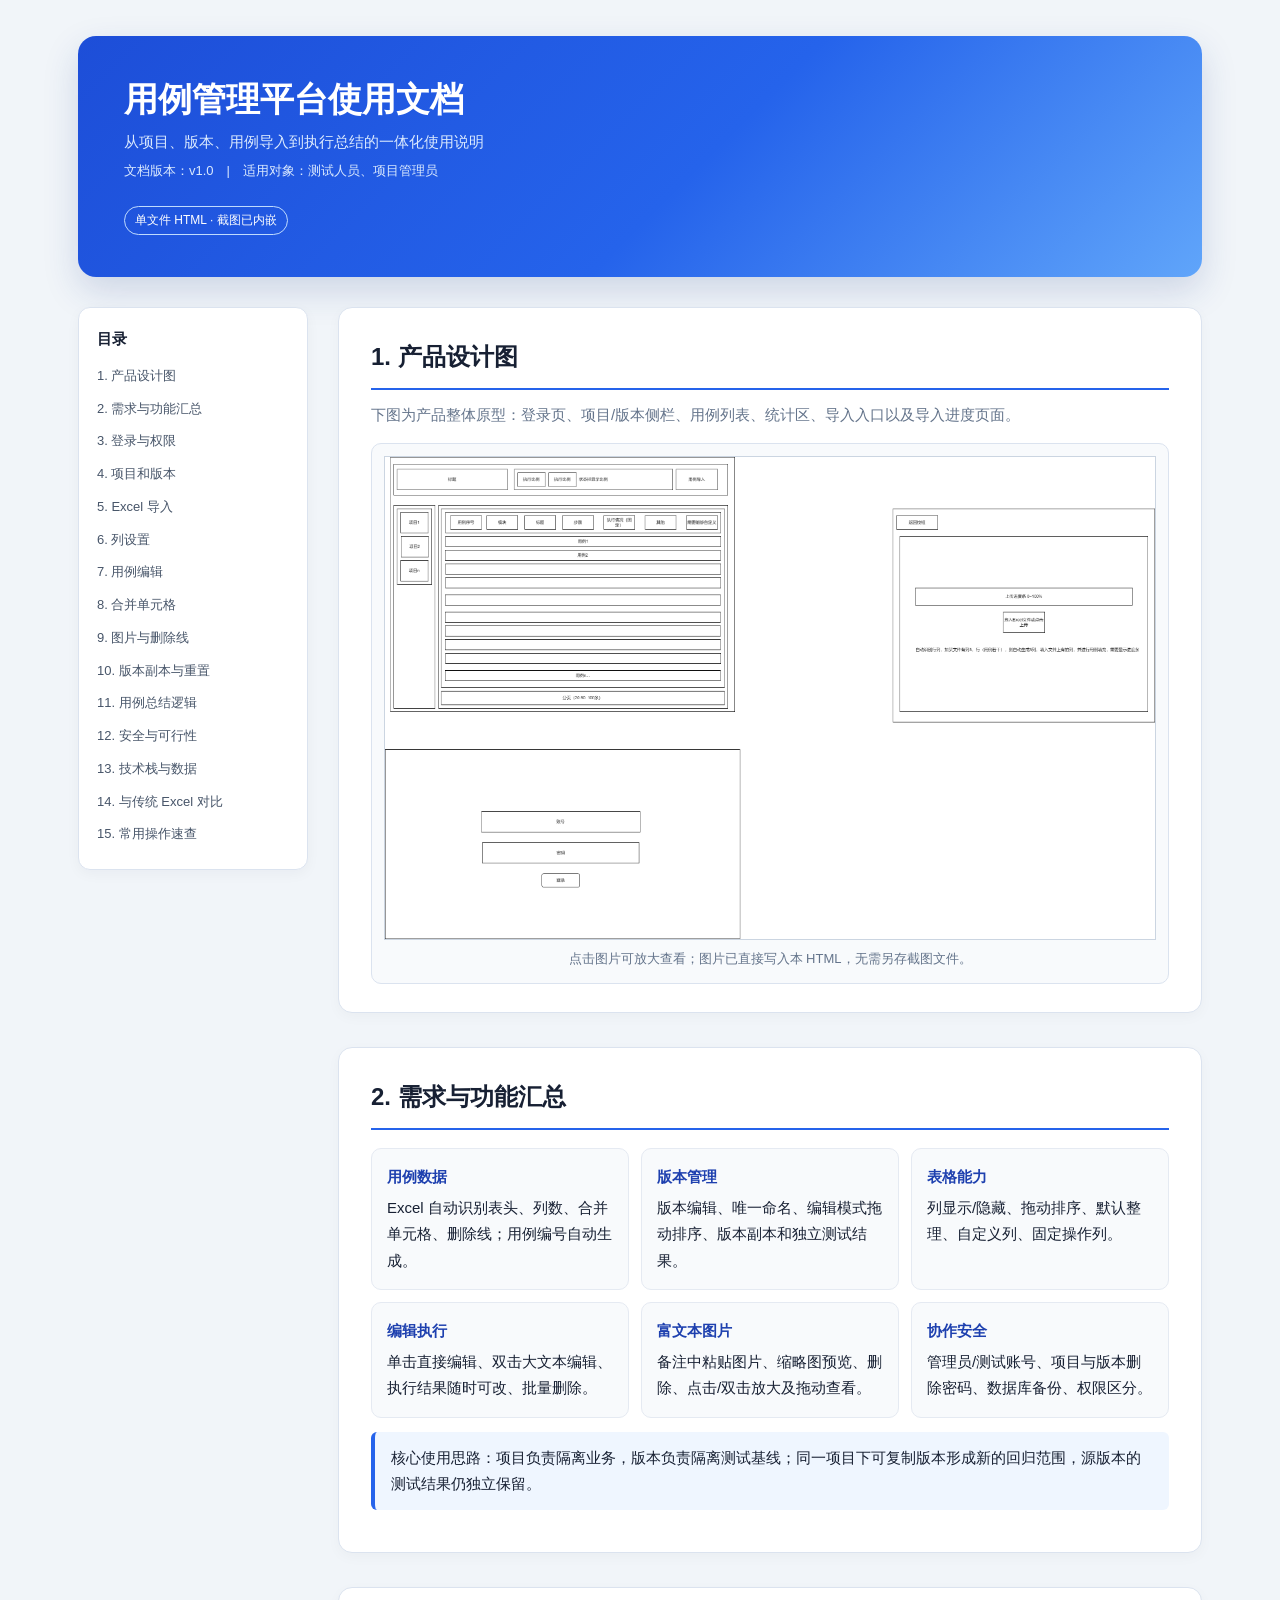
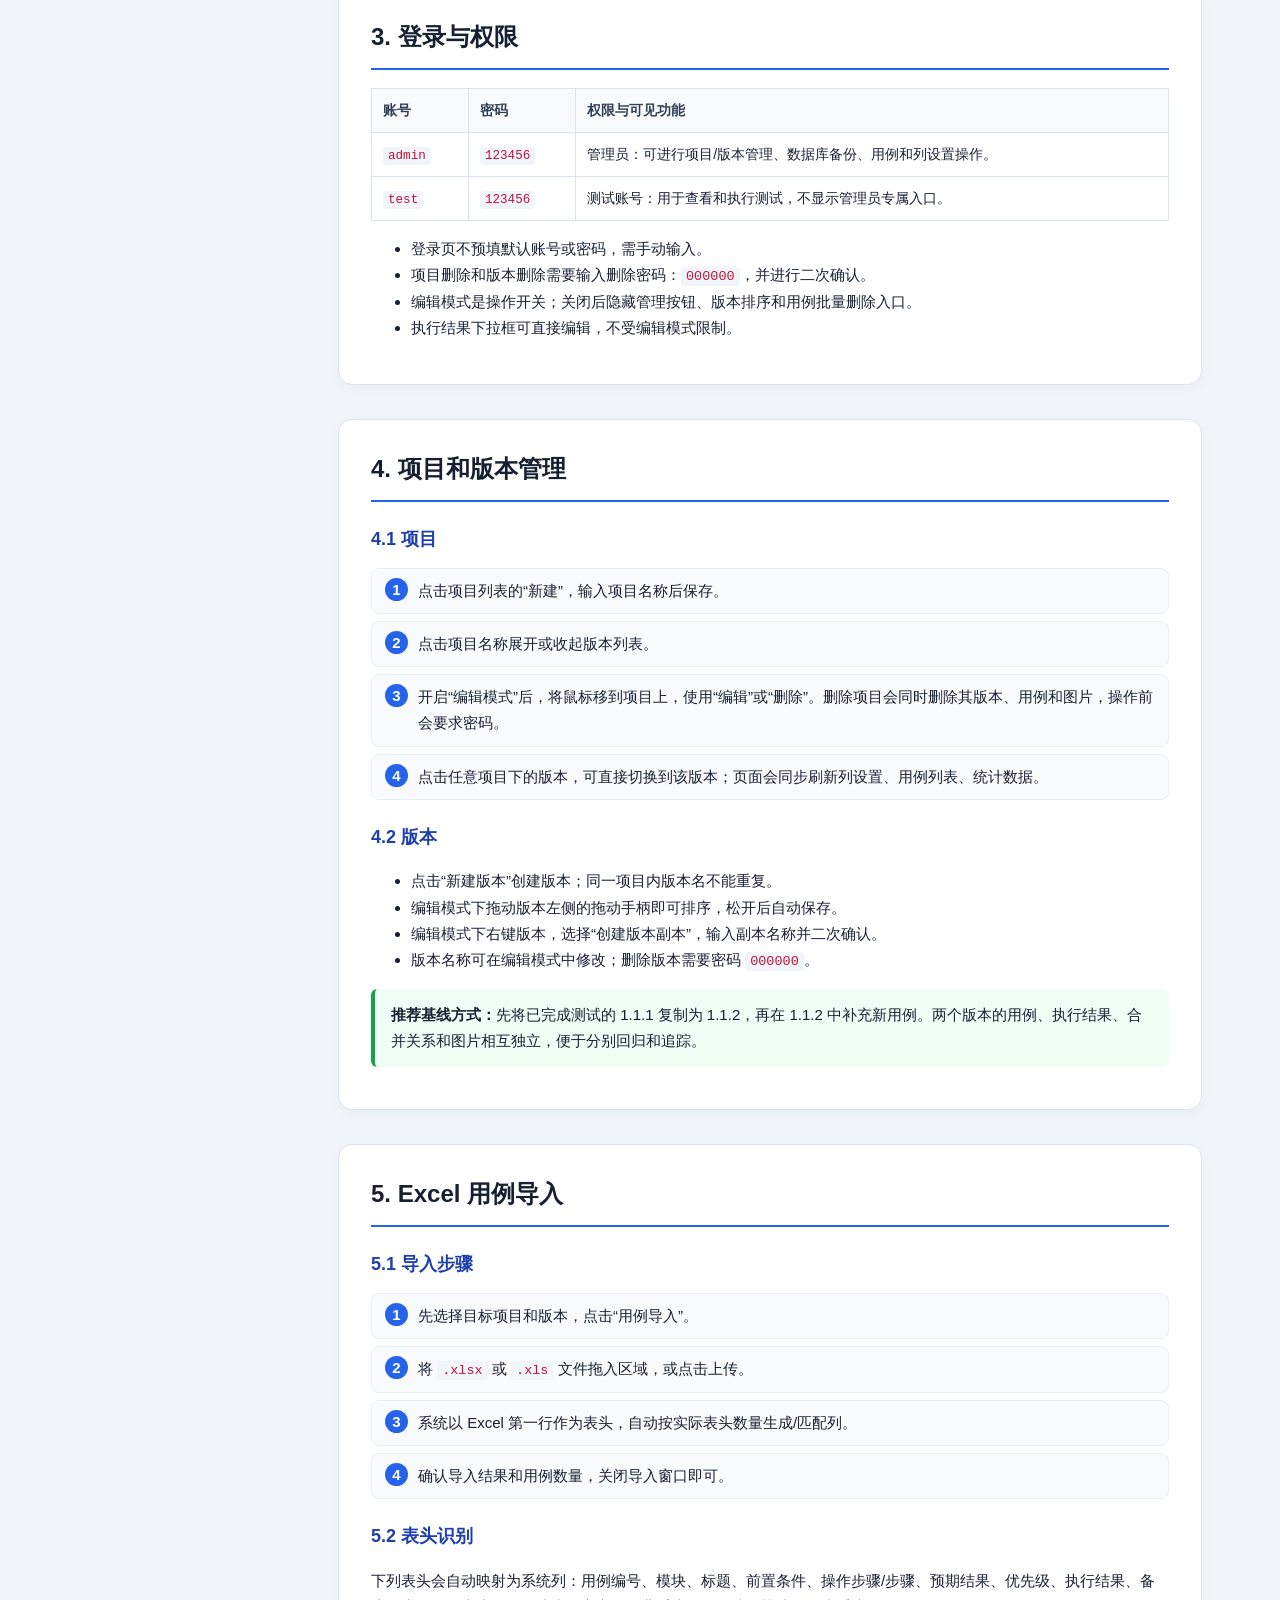
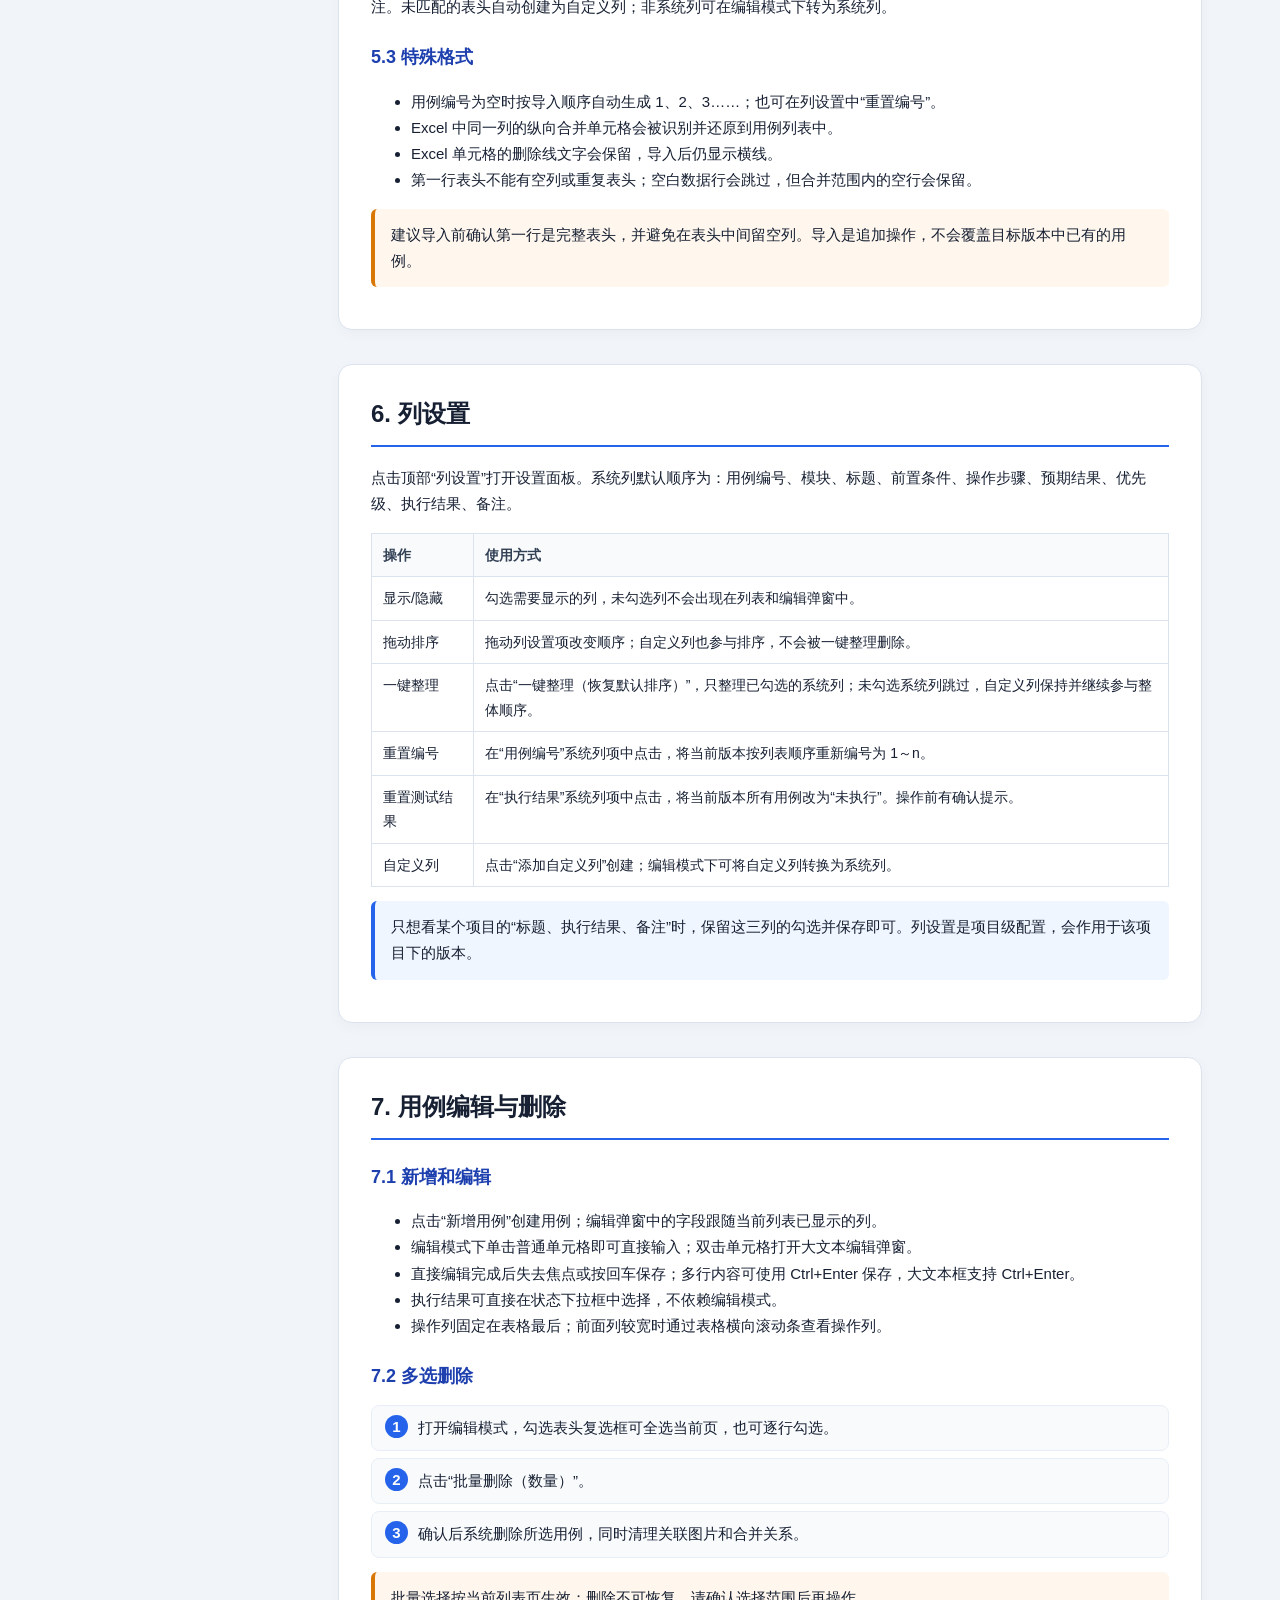
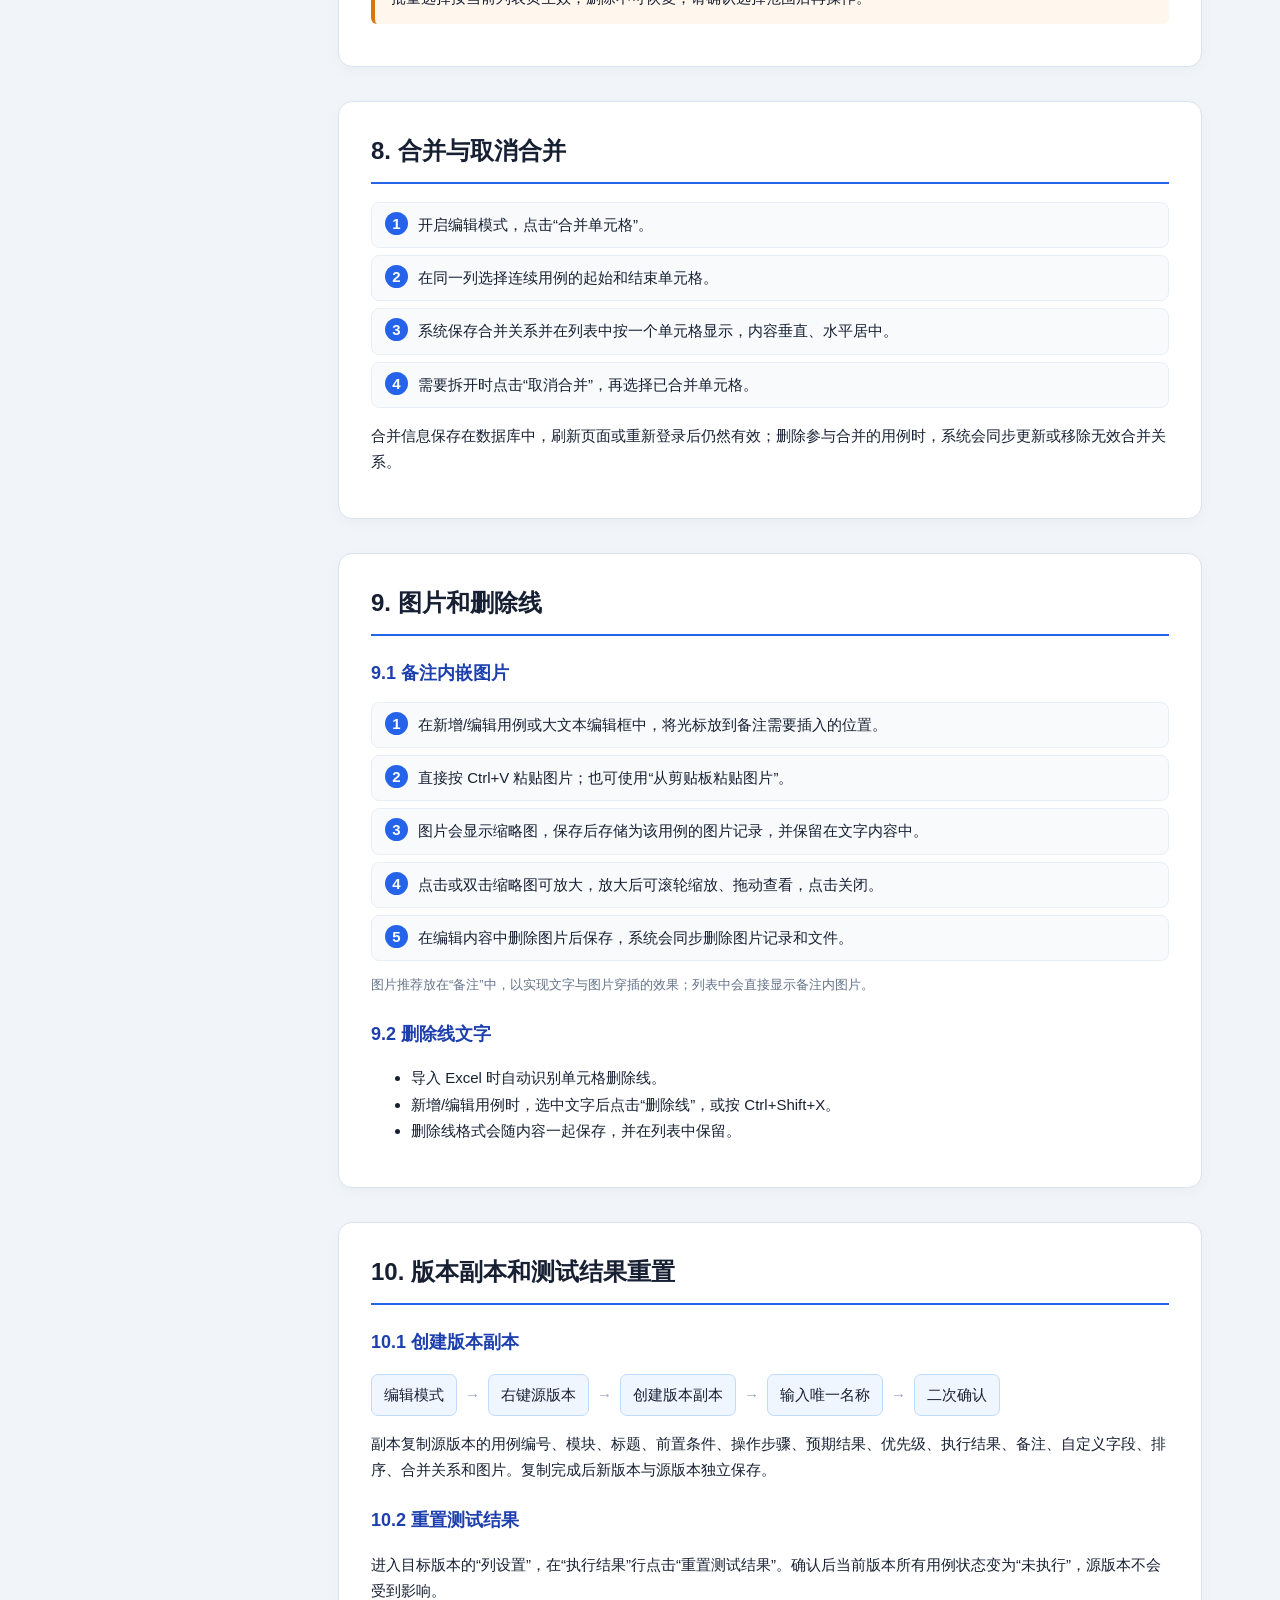
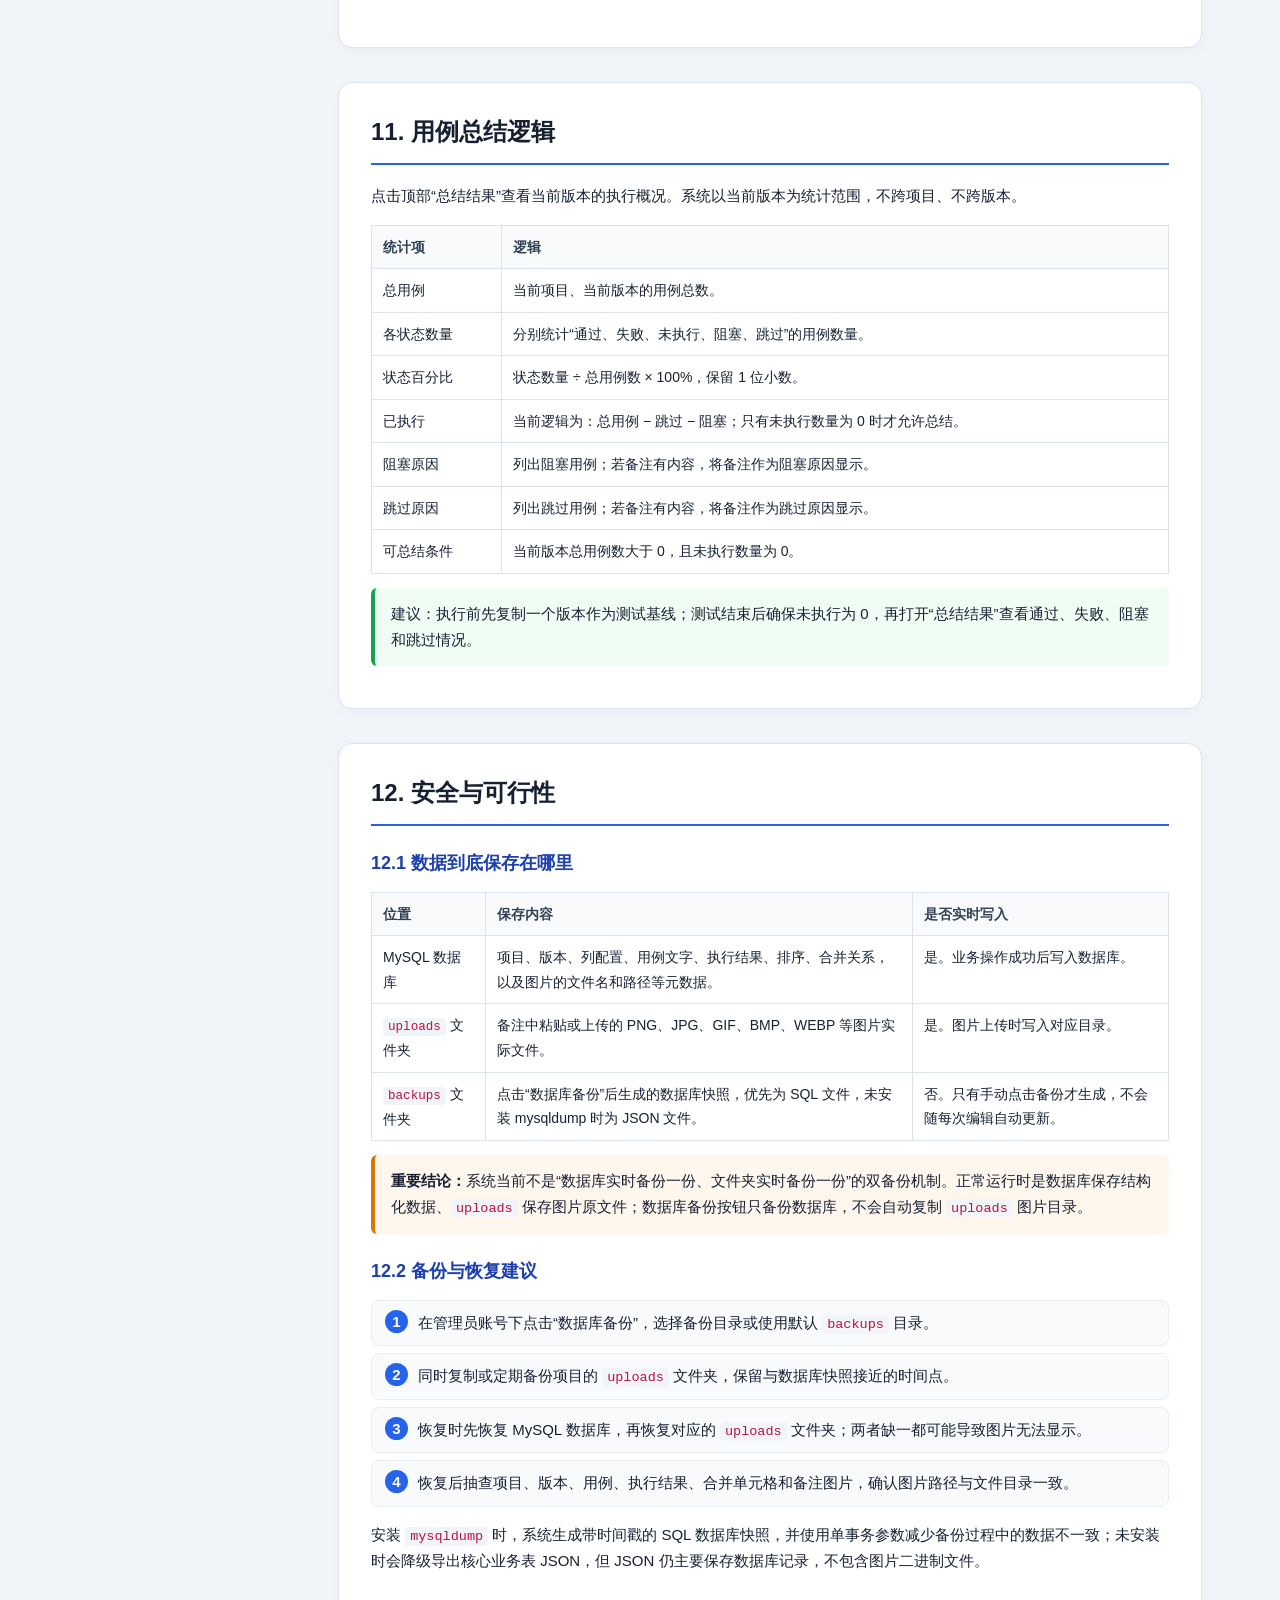
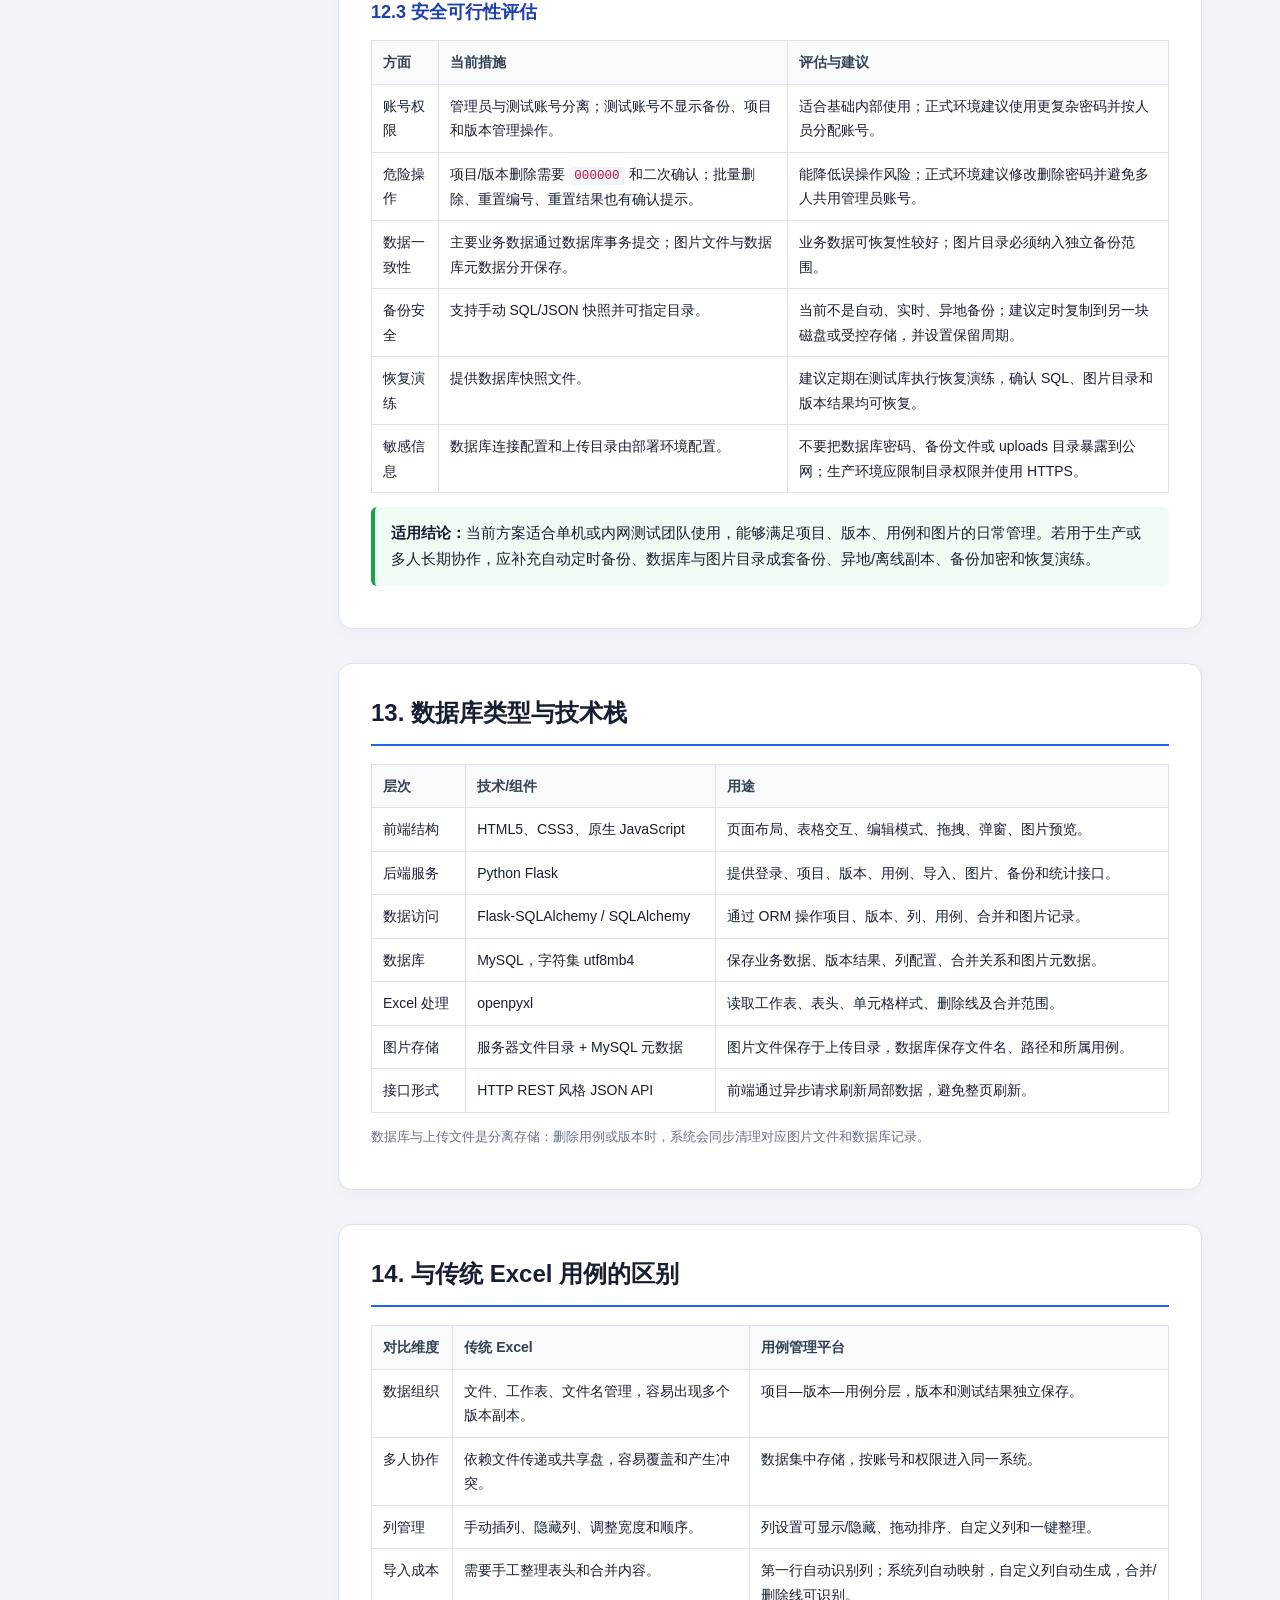
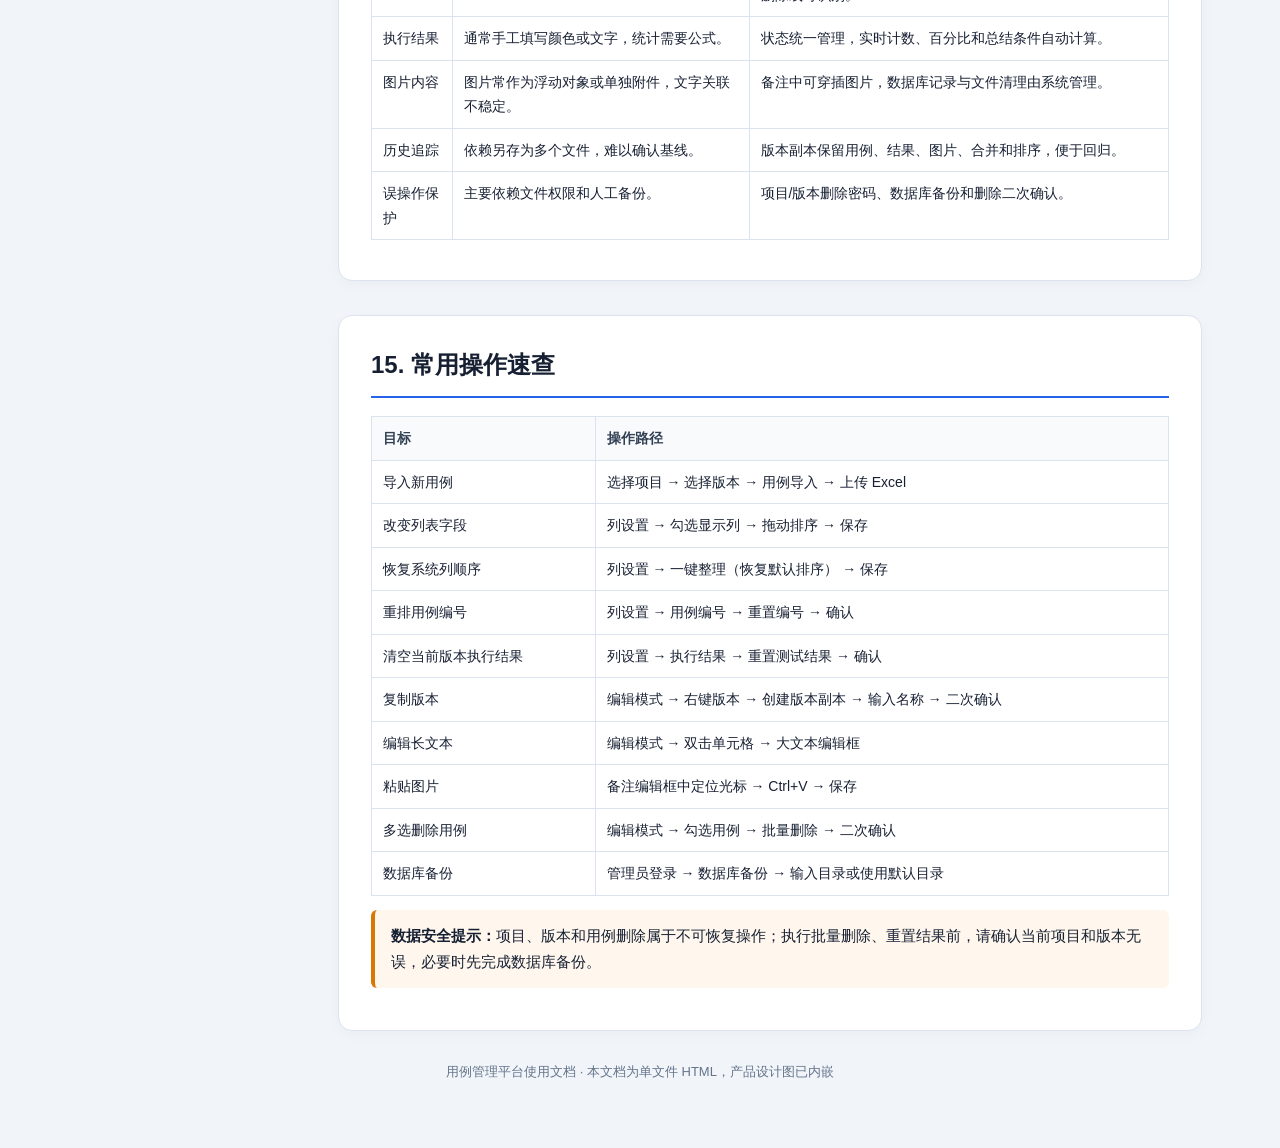
==== case_tool_user_guide.html @ cd9fd271 "初始化用例管理平台独立仓库" ====
<!doctype html>
<html lang="zh-CN">
<head>
<meta charset="utf-8">
<meta name="viewport" content="width=device-width,initial-scale=1">
<title>用例管理平台使用文档</title>
<style>
:root{--blue:#2563eb;--blue2:#eff6ff;--ink:#172033;--muted:#64748b;--line:#dbe3ef;--soft:#f8fafc;--green:#16a34a;--orange:#d97706;--red:#dc2626}
*{box-sizing:border-box}html{scroll-behavior:smooth}body{margin:0;background:#f1f5f9;color:var(--ink);font:15px/1.75 -apple-system,BlinkMacSystemFont,"Segoe UI","Microsoft YaHei",Arial,sans-serif}
a{color:var(--blue);text-decoration:none}a:hover{text-decoration:underline}
.page{max-width:1180px;margin:0 auto;padding:36px 28px 70px}.hero{background:linear-gradient(135deg,#1d4ed8,#2563eb 55%,#60a5fa);color:#fff;border-radius:18px;padding:42px 46px;box-shadow:0 14px 35px #1e3a8a2b}.hero h1{margin:0 0 8px;font-size:34px;line-height:1.25}.hero p{margin:5px 0;color:#dbeafe}.badge{display:inline-block;margin-top:18px;padding:3px 10px;border:1px solid #bfdbfe;border-radius:999px;font-size:12px}
.layout{display:grid;grid-template-columns:230px minmax(0,1fr);gap:30px;align-items:start}.toc{position:sticky;top:18px;margin-top:30px;padding:18px;background:#fff;border:1px solid var(--line);border-radius:12px;box-shadow:0 4px 14px #0f172a0a}.toc strong{display:block;margin-bottom:8px}.toc a{display:block;padding:5px 0;font-size:13px;color:#475569}.content{min-width:0}
section{margin-top:34px;background:#fff;border:1px solid var(--line);border-radius:14px;padding:28px 32px;box-shadow:0 4px 14px #0f172a08}section:first-child{margin-top:30px}h2{margin:0 0 18px;padding-bottom:10px;border-bottom:2px solid var(--blue);font-size:24px}h3{margin:22px 0 8px;font-size:18px;color:#1e40af}h4{margin:15px 0 5px}.lead{color:var(--muted);margin-top:-6px}.callout{padding:13px 16px;margin:14px 0;border-left:4px solid var(--blue);background:var(--blue2);border-radius:6px}.warn{border-left-color:var(--orange);background:#fff7ed}.success{border-left-color:var(--green);background:#f0fdf4}
table{width:100%;border-collapse:collapse;margin:12px 0;font-size:14px}th,td{border:1px solid var(--line);padding:9px 11px;text-align:left;vertical-align:top}th{background:#f8fafc;color:#334155;font-weight:650}code{padding:2px 5px;background:#f1f5f9;border-radius:4px;color:#be123c;font-family:Consolas,monospace;font-size:90%}
ol.steps{counter-reset:step;list-style:none;padding:0;margin:12px 0}.steps li{counter-increment:step;position:relative;padding:9px 12px 9px 46px;margin:7px 0;background:var(--soft);border:1px solid #e8eef6;border-radius:8px}.steps li:before{content:counter(step);position:absolute;left:13px;top:9px;width:23px;height:23px;line-height:23px;text-align:center;color:#fff;background:var(--blue);border-radius:50%;font-weight:bold}
.cards{display:grid;grid-template-columns:repeat(3,1fr);gap:12px}.card{padding:15px;background:var(--soft);border:1px solid #e5eaf2;border-radius:10px}.card strong{display:block;color:#1e40af;margin-bottom:5px}.feature-grid{display:grid;grid-template-columns:repeat(2,1fr);gap:14px}.feature{border:1px solid var(--line);border-radius:10px;padding:15px}.feature h4{margin:0 0 5px;color:#1d4ed8}.small{font-size:13px;color:var(--muted)}
.design-wrap{background:#f8fafc;border:1px solid var(--line);border-radius:10px;padding:12px;text-align:center}.design-wrap img{display:block;width:100%;height:auto;cursor:zoom-in;border:1px solid #cbd5e1;background:#fff}.caption{font-size:13px;color:var(--muted);margin:8px 0 0}.lightbox{display:none;position:fixed;inset:0;background:#0f172ae8;z-index:20;padding:25px;align-items:center;justify-content:center}.lightbox.open{display:flex}.lightbox img{max-width:96vw;max-height:94vh;object-fit:contain;background:#fff;box-shadow:0 10px 40px #0008}.close{position:fixed;right:22px;top:12px;color:#fff;font-size:34px;cursor:pointer;line-height:1}
.flow{display:flex;flex-wrap:wrap;gap:8px;align-items:center;margin:15px 0}.flow span{padding:7px 12px;background:var(--blue2);border:1px solid #bfdbfe;border-radius:7px}.flow b{color:#94a3b8}
footer{text-align:center;color:var(--muted);font-size:13px;padding:30px 0 0}
@media(max-width:850px){.layout{display:block}.toc{position:static}.cards,.feature-grid{grid-template-columns:1fr}.page{padding:18px 12px}.hero{padding:28px 24px}.hero h1{font-size:28px}section{padding:22px 18px}}
</style>
</head>
<body>
<div class="page">
<header class="hero">
<h1>用例管理平台使用文档</h1>
<p>从项目、版本、用例导入到执行总结的一体化使用说明</p>
<p class="small" style="color:#dbeafe">文档版本：v1.0　|　适用对象：测试人员、项目管理员</p>
<span class="badge">单文件 HTML · 截图已内嵌</span>
</header>
<div class="layout">
<nav class="toc">
<strong>目录</strong>
<a href="#design">1. 产品设计图</a>
<a href="#overview">2. 需求与功能汇总</a>
<a href="#login">3. 登录与权限</a>
<a href="#project">4. 项目和版本</a>
<a href="#import">5. Excel 导入</a>
<a href="#columns">6. 列设置</a>
<a href="#edit">7. 用例编辑</a>
<a href="#merge">8. 合并单元格</a>
<a href="#image">9. 图片与删除线</a>
<a href="#copy">10. 版本副本与重置</a>
<a href="#summary">11. 用例总结逻辑</a>
<a href="#security">12. 安全与可行性</a>
<a href="#tech">13. 技术栈与数据</a>
<a href="#excel">14. 与传统 Excel 对比</a>
<a href="#quick">15. 常用操作速查</a>
</nav>
<main class="content">
<section id="design">
<h2>1. 产品设计图</h2>
<p class="lead">下图为产品整体原型：登录页、项目/版本侧栏、用例列表、统计区、导入入口以及导入进度页面。</p>
<div class="design-wrap">
<img id="design-image" alt="用例管理平台产品设计图" src="[data-uri]">
<p class="caption">点击图片可放大查看；图片已直接写入本 HTML，无需另存截图文件。</p>
</div>
</section>

<section id="overview">
<h2>2. 需求与功能汇总</h2>
<div class="cards">
<div class="card"><strong>用例数据</strong>Excel 自动识别表头、列数、合并单元格、删除线；用例编号自动生成。</div>
<div class="card"><strong>版本管理</strong>版本编辑、唯一命名、编辑模式拖动排序、版本副本和独立测试结果。</div>
<div class="card"><strong>表格能力</strong>列显示/隐藏、拖动排序、默认整理、自定义列、固定操作列。</div>
<div class="card"><strong>编辑执行</strong>单击直接编辑、双击大文本编辑、执行结果随时可改、批量删除。</div>
<div class="card"><strong>富文本图片</strong>备注中粘贴图片、缩略图预览、删除、点击/双击放大及拖动查看。</div>
<div class="card"><strong>协作安全</strong>管理员/测试账号、项目与版本删除密码、数据库备份、权限区分。</div>
</div>
<div class="callout">核心使用思路：项目负责隔离业务，版本负责隔离测试基线；同一项目下可复制版本形成新的回归范围，源版本的测试结果仍独立保留。</div>
</section>

<section id="login">
<h2>3. 登录与权限</h2>
<table><thead><tr><th>账号</th><th>密码</th><th>权限与可见功能</th></tr></thead><tbody>
<tr><td><code>admin</code></td><td><code>123456</code></td><td>管理员：可进行项目/版本管理、数据库备份、用例和列设置操作。</td></tr>
<tr><td><code>test</code></td><td><code>123456</code></td><td>测试账号：用于查看和执行测试，不显示管理员专属入口。</td></tr>
</tbody></table>
<ul><li>登录页不预填默认账号或密码，需手动输入。</li><li>项目删除和版本删除需要输入删除密码：<code>000000</code>，并进行二次确认。</li><li>编辑模式是操作开关；关闭后隐藏管理按钮、版本排序和用例批量删除入口。</li><li>执行结果下拉框可直接编辑，不受编辑模式限制。</li></ul>
</section>

<section id="project">
<h2>4. 项目和版本管理</h2>
<h3>4.1 项目</h3>
<ol class="steps">
<li>点击项目列表的“新建”，输入项目名称后保存。</li>
<li>点击项目名称展开或收起版本列表。</li>
<li>开启“编辑模式”后，将鼠标移到项目上，使用“编辑”或“删除”。删除项目会同时删除其版本、用例和图片，操作前会要求密码。</li>
<li>点击任意项目下的版本，可直接切换到该版本；页面会同步刷新列设置、用例列表、统计数据。</li>
</ol>
<h3>4.2 版本</h3>
<ul><li>点击“新建版本”创建版本；同一项目内版本名不能重复。</li><li>编辑模式下拖动版本左侧的拖动手柄即可排序，松开后自动保存。</li><li>编辑模式下右键版本，选择“创建版本副本”，输入副本名称并二次确认。</li><li>版本名称可在编辑模式中修改；删除版本需要密码 <code>000000</code>。</li></ul>
<div class="callout success"><b>推荐基线方式：</b>先将已完成测试的 1.1.1 复制为 1.1.2，再在 1.1.2 中补充新用例。两个版本的用例、执行结果、合并关系和图片相互独立，便于分别回归和追踪。</div>
</section>

<section id="import">
<h2>5. Excel 用例导入</h2>
<h3>5.1 导入步骤</h3>
<ol class="steps">
<li>先选择目标项目和版本，点击“用例导入”。</li>
<li>将 <code>.xlsx</code> 或 <code>.xls</code> 文件拖入区域，或点击上传。</li>
<li>系统以 Excel 第一行作为表头，自动按实际表头数量生成/匹配列。</li>
<li>确认导入结果和用例数量，关闭导入窗口即可。</li>
</ol>
<h3>5.2 表头识别</h3>
<p>下列表头会自动映射为系统列：用例编号、模块、标题、前置条件、操作步骤/步骤、预期结果、优先级、执行结果、备注。未匹配的表头自动创建为自定义列；非系统列可在编辑模式下转为系统列。</p>
<h3>5.3 特殊格式</h3>
<ul><li>用例编号为空时按导入顺序自动生成 1、2、3……；也可在列设置中“重置编号”。</li><li>Excel 中同一列的纵向合并单元格会被识别并还原到用例列表中。</li><li>Excel 单元格的删除线文字会保留，导入后仍显示横线。</li><li>第一行表头不能有空列或重复表头；空白数据行会跳过，但合并范围内的空行会保留。</li></ul>
<div class="callout warn">建议导入前确认第一行是完整表头，并避免在表头中间留空列。导入是追加操作，不会覆盖目标版本中已有的用例。</div>
</section>

<section id="columns">
<h2>6. 列设置</h2>
<p>点击顶部“列设置”打开设置面板。系统列默认顺序为：用例编号、模块、标题、前置条件、操作步骤、预期结果、优先级、执行结果、备注。</p>
<table><thead><tr><th>操作</th><th>使用方式</th></tr></thead><tbody>
<tr><td>显示/隐藏</td><td>勾选需要显示的列，未勾选列不会出现在列表和编辑弹窗中。</td></tr>
<tr><td>拖动排序</td><td>拖动列设置项改变顺序；自定义列也参与排序，不会被一键整理删除。</td></tr>
<tr><td>一键整理</td><td>点击“一键整理（恢复默认排序）”，只整理已勾选的系统列；未勾选系统列跳过，自定义列保持并继续参与整体顺序。</td></tr>
<tr><td>重置编号</td><td>在“用例编号”系统列项中点击，将当前版本按列表顺序重新编号为 1～n。</td></tr>
<tr><td>重置测试结果</td><td>在“执行结果”系统列项中点击，将当前版本所有用例改为“未执行”。操作前有确认提示。</td></tr>
<tr><td>自定义列</td><td>点击“添加自定义列”创建；编辑模式下可将自定义列转换为系统列。</td></tr>
</tbody></table>
<div class="callout">只想看某个项目的“标题、执行结果、备注”时，保留这三列的勾选并保存即可。列设置是项目级配置，会作用于该项目下的版本。</div>
</section>

<section id="edit">
<h2>7. 用例编辑与删除</h2>
<h3>7.1 新增和编辑</h3>
<ul><li>点击“新增用例”创建用例；编辑弹窗中的字段跟随当前列表已显示的列。</li><li>编辑模式下单击普通单元格即可直接输入；双击单元格打开大文本编辑弹窗。</li><li>直接编辑完成后失去焦点或按回车保存；多行内容可使用 Ctrl+Enter 保存，大文本框支持 Ctrl+Enter。</li><li>执行结果可直接在状态下拉框中选择，不依赖编辑模式。</li><li>操作列固定在表格最后；前面列较宽时通过表格横向滚动条查看操作列。</li></ul>
<h3>7.2 多选删除</h3>
<ol class="steps">
<li>打开编辑模式，勾选表头复选框可全选当前页，也可逐行勾选。</li>
<li>点击“批量删除（数量）”。</li>
<li>确认后系统删除所选用例，同时清理关联图片和合并关系。</li>
</ol>
<div class="callout warn">批量选择按当前列表页生效；删除不可恢复，请确认选择范围后再操作。</div>
</section>

<section id="merge">
<h2>8. 合并与取消合并</h2>
<ol class="steps">
<li>开启编辑模式，点击“合并单元格”。</li>
<li>在同一列选择连续用例的起始和结束单元格。</li>
<li>系统保存合并关系并在列表中按一个单元格显示，内容垂直、水平居中。</li>
<li>需要拆开时点击“取消合并”，再选择已合并单元格。</li>
</ol>
<p>合并信息保存在数据库中，刷新页面或重新登录后仍然有效；删除参与合并的用例时，系统会同步更新或移除无效合并关系。</p>
</section>

<section id="image">
<h2>9. 图片和删除线</h2>
<h3>9.1 备注内嵌图片</h3>
<ol class="steps">
<li>在新增/编辑用例或大文本编辑框中，将光标放到备注需要插入的位置。</li>
<li>直接按 Ctrl+V 粘贴图片；也可使用“从剪贴板粘贴图片”。</li>
<li>图片会显示缩略图，保存后存储为该用例的图片记录，并保留在文字内容中。</li>
<li>点击或双击缩略图可放大，放大后可滚轮缩放、拖动查看，点击关闭。</li>
<li>在编辑内容中删除图片后保存，系统会同步删除图片记录和文件。</li>
</ol>
<p class="small">图片推荐放在“备注”中，以实现文字与图片穿插的效果；列表中会直接显示备注内图片。</p>
<h3>9.2 删除线文字</h3>
<ul><li>导入 Excel 时自动识别单元格删除线。</li><li>新增/编辑用例时，选中文字后点击“删除线”，或按 Ctrl+Shift+X。</li><li>删除线格式会随内容一起保存，并在列表中保留。</li></ul>
</section>

<section id="copy">
<h2>10. 版本副本和测试结果重置</h2>
<h3>10.1 创建版本副本</h3>
<div class="flow"><span>编辑模式</span><b>→</b><span>右键源版本</span><b>→</b><span>创建版本副本</span><b>→</b><span>输入唯一名称</span><b>→</b><span>二次确认</span></div>
<p>副本复制源版本的用例编号、模块、标题、前置条件、操作步骤、预期结果、优先级、执行结果、备注、自定义字段、排序、合并关系和图片。复制完成后新版本与源版本独立保存。</p>
<h3>10.2 重置测试结果</h3>
<p>进入目标版本的“列设置”，在“执行结果”行点击“重置测试结果”。确认后当前版本所有用例状态变为“未执行”，源版本不会受到影响。</p>
</section>

<section id="summary">
<h2>11. 用例总结逻辑</h2>
<p>点击顶部“总结结果”查看当前版本的执行概况。系统以当前版本为统计范围，不跨项目、不跨版本。</p>
<table><thead><tr><th>统计项</th><th>逻辑</th></tr></thead><tbody>
<tr><td>总用例</td><td>当前项目、当前版本的用例总数。</td></tr>
<tr><td>各状态数量</td><td>分别统计“通过、失败、未执行、阻塞、跳过”的用例数量。</td></tr>
<tr><td>状态百分比</td><td>状态数量 ÷ 总用例数 × 100%，保留 1 位小数。</td></tr>
<tr><td>已执行</td><td>当前逻辑为：总用例 − 跳过 − 阻塞；只有未执行数量为 0 时才允许总结。</td></tr>
<tr><td>阻塞原因</td><td>列出阻塞用例；若备注有内容，将备注作为阻塞原因显示。</td></tr>
<tr><td>跳过原因</td><td>列出跳过用例；若备注有内容，将备注作为跳过原因显示。</td></tr>
<tr><td>可总结条件</td><td>当前版本总用例数大于 0，且未执行数量为 0。</td></tr>
</tbody></table>
<div class="callout success">建议：执行前先复制一个版本作为测试基线；测试结束后确保未执行为 0，再打开“总结结果”查看通过、失败、阻塞和跳过情况。</div>
</section>

<section id="security">
<h2>12. 安全与可行性</h2>
<h3>12.1 数据到底保存在哪里</h3>
<table><thead><tr><th>位置</th><th>保存内容</th><th>是否实时写入</th></tr></thead><tbody>
<tr><td>MySQL 数据库</td><td>项目、版本、列配置、用例文字、执行结果、排序、合并关系，以及图片的文件名和路径等元数据。</td><td>是。业务操作成功后写入数据库。</td></tr>
<tr><td><code>uploads</code> 文件夹</td><td>备注中粘贴或上传的 PNG、JPG、GIF、BMP、WEBP 等图片实际文件。</td><td>是。图片上传时写入对应目录。</td></tr>
<tr><td><code>backups</code> 文件夹</td><td>点击“数据库备份”后生成的数据库快照，优先为 SQL 文件，未安装 mysqldump 时为 JSON 文件。</td><td>否。只有手动点击备份才生成，不会随每次编辑自动更新。</td></tr>
</tbody></table>
<div class="callout warn"><b>重要结论：</b>系统当前不是“数据库实时备份一份、文件夹实时备份一份”的双备份机制。正常运行时是数据库保存结构化数据、<code>uploads</code> 保存图片原文件；数据库备份按钮只备份数据库，不会自动复制 <code>uploads</code> 图片目录。</div>
<h3>12.2 备份与恢复建议</h3>
<ol class="steps">
<li>在管理员账号下点击“数据库备份”，选择备份目录或使用默认 <code>backups</code> 目录。</li>
<li>同时复制或定期备份项目的 <code>uploads</code> 文件夹，保留与数据库快照接近的时间点。</li>
<li>恢复时先恢复 MySQL 数据库，再恢复对应的 <code>uploads</code> 文件夹；两者缺一都可能导致图片无法显示。</li>
<li>恢复后抽查项目、版本、用例、执行结果、合并单元格和备注图片，确认图片路径与文件目录一致。</li>
</ol>
<p>安装 <code>mysqldump</code> 时，系统生成带时间戳的 SQL 数据库快照，并使用单事务参数减少备份过程中的数据不一致；未安装时会降级导出核心业务表 JSON，但 JSON 仍主要保存数据库记录，不包含图片二进制文件。</p>
<h3>12.3 安全可行性评估</h3>
<table><thead><tr><th>方面</th><th>当前措施</th><th>评估与建议</th></tr></thead><tbody>
<tr><td>账号权限</td><td>管理员与测试账号分离；测试账号不显示备份、项目和版本管理操作。</td><td>适合基础内部使用；正式环境建议使用更复杂密码并按人员分配账号。</td></tr>
<tr><td>危险操作</td><td>项目/版本删除需要 <code>000000</code> 和二次确认；批量删除、重置编号、重置结果也有确认提示。</td><td>能降低误操作风险；正式环境建议修改删除密码并避免多人共用管理员账号。</td></tr>
<tr><td>数据一致性</td><td>主要业务数据通过数据库事务提交；图片文件与数据库元数据分开保存。</td><td>业务数据可恢复性较好；图片目录必须纳入独立备份范围。</td></tr>
<tr><td>备份安全</td><td>支持手动 SQL/JSON 快照并可指定目录。</td><td>当前不是自动、实时、异地备份；建议定时复制到另一块磁盘或受控存储，并设置保留周期。</td></tr>
<tr><td>恢复演练</td><td>提供数据库快照文件。</td><td>建议定期在测试库执行恢复演练，确认 SQL、图片目录和版本结果均可恢复。</td></tr>
<tr><td>敏感信息</td><td>数据库连接配置和上传目录由部署环境配置。</td><td>不要把数据库密码、备份文件或 uploads 目录暴露到公网；生产环境应限制目录权限并使用 HTTPS。</td></tr>
</tbody></table>
<div class="callout success"><b>适用结论：</b>当前方案适合单机或内网测试团队使用，能够满足项目、版本、用例和图片的日常管理。若用于生产或多人长期协作，应补充自动定时备份、数据库与图片目录成套备份、异地/离线副本、备份加密和恢复演练。</div>
</section>

<section id="tech">
<h2>13. 数据库类型与技术栈</h2>
<table><thead><tr><th>层次</th><th>技术/组件</th><th>用途</th></tr></thead><tbody>
<tr><td>前端结构</td><td>HTML5、CSS3、原生 JavaScript</td><td>页面布局、表格交互、编辑模式、拖拽、弹窗、图片预览。</td></tr>
<tr><td>后端服务</td><td>Python Flask</td><td>提供登录、项目、版本、用例、导入、图片、备份和统计接口。</td></tr>
<tr><td>数据访问</td><td>Flask-SQLAlchemy / SQLAlchemy</td><td>通过 ORM 操作项目、版本、列、用例、合并和图片记录。</td></tr>
<tr><td>数据库</td><td>MySQL，字符集 utf8mb4</td><td>保存业务数据、版本结果、列配置、合并关系和图片元数据。</td></tr>
<tr><td>Excel 处理</td><td>openpyxl</td><td>读取工作表、表头、单元格样式、删除线及合并范围。</td></tr>
<tr><td>图片存储</td><td>服务器文件目录 + MySQL 元数据</td><td>图片文件保存于上传目录，数据库保存文件名、路径和所属用例。</td></tr>
<tr><td>接口形式</td><td>HTTP REST 风格 JSON API</td><td>前端通过异步请求刷新局部数据，避免整页刷新。</td></tr>
</tbody></table>
<p class="small">数据库与上传文件是分离存储：删除用例或版本时，系统会同步清理对应图片文件和数据库记录。</p>
</section>

<section id="excel">
<h2>14. 与传统 Excel 用例的区别</h2>
<table><thead><tr><th>对比维度</th><th>传统 Excel</th><th>用例管理平台</th></tr></thead><tbody>
<tr><td>数据组织</td><td>文件、工作表、文件名管理，容易出现多个版本副本。</td><td>项目—版本—用例分层，版本和测试结果独立保存。</td></tr>
<tr><td>多人协作</td><td>依赖文件传递或共享盘，容易覆盖和产生冲突。</td><td>数据集中存储，按账号和权限进入同一系统。</td></tr>
<tr><td>列管理</td><td>手动插列、隐藏列、调整宽度和顺序。</td><td>列设置可显示/隐藏、拖动排序、自定义列和一键整理。</td></tr>
<tr><td>导入成本</td><td>需要手工整理表头和合并内容。</td><td>第一行自动识别列；系统列自动映射，自定义列自动生成，合并/删除线可识别。</td></tr>
<tr><td>执行结果</td><td>通常手工填写颜色或文字，统计需要公式。</td><td>状态统一管理，实时计数、百分比和总结条件自动计算。</td></tr>
<tr><td>图片内容</td><td>图片常作为浮动对象或单独附件，文字关联不稳定。</td><td>备注中可穿插图片，数据库记录与文件清理由系统管理。</td></tr>
<tr><td>历史追踪</td><td>依赖另存为多个文件，难以确认基线。</td><td>版本副本保留用例、结果、图片、合并和排序，便于回归。</td></tr>
<tr><td>误操作保护</td><td>主要依赖文件权限和人工备份。</td><td>项目/版本删除密码、数据库备份和删除二次确认。</td></tr>
</tbody></table>
</section>

<section id="quick">
<h2>15. 常用操作速查</h2>
<table><thead><tr><th>目标</th><th>操作路径</th></tr></thead><tbody>
<tr><td>导入新用例</td><td>选择项目 → 选择版本 → 用例导入 → 上传 Excel</td></tr>
<tr><td>改变列表字段</td><td>列设置 → 勾选显示列 → 拖动排序 → 保存</td></tr>
<tr><td>恢复系统列顺序</td><td>列设置 → 一键整理（恢复默认排序） → 保存</td></tr>
<tr><td>重排用例编号</td><td>列设置 → 用例编号 → 重置编号 → 确认</td></tr>
<tr><td>清空当前版本执行结果</td><td>列设置 → 执行结果 → 重置测试结果 → 确认</td></tr>
<tr><td>复制版本</td><td>编辑模式 → 右键版本 → 创建版本副本 → 输入名称 → 二次确认</td></tr>
<tr><td>编辑长文本</td><td>编辑模式 → 双击单元格 → 大文本编辑框</td></tr>
<tr><td>粘贴图片</td><td>备注编辑框中定位光标 → Ctrl+V → 保存</td></tr>
<tr><td>多选删除用例</td><td>编辑模式 → 勾选用例 → 批量删除 → 二次确认</td></tr>
<tr><td>数据库备份</td><td>管理员登录 → 数据库备份 → 输入目录或使用默认目录</td></tr>
</tbody></table>
<div class="callout warn"><b>数据安全提示：</b>项目、版本和用例删除属于不可恢复操作；执行批量删除、重置结果前，请确认当前项目和版本无误，必要时先完成数据库备份。</div>
</section>
</main>
</div>
<footer>用例管理平台使用文档 · 本文档为单文件 HTML，产品设计图已内嵌</footer>
</div>
<div class="lightbox" id="lightbox"><span class="close" id="close-lightbox">×</span><img id="lightbox-image" alt="放大后的产品设计图"></div>
<script>
(function(){
  var source=document.getElementById('design-image');
  var box=document.getElementById('lightbox');
  var target=document.getElementById('lightbox-image');
  function open(){target.src=source.src;box.classList.add('open')}
  function close(){box.classList.remove('open');target.removeAttribute('src')}
  source.addEventListener('click',open);
  document.getElementById('close-lightbox').addEventListener('click',close);
  box.addEventListener('click',function(e){if(e.target===box)close()});
  document.addEventListener('keydown',function(e){if(e.key==='Escape')close()});
}());
</script>
</body>
</html>
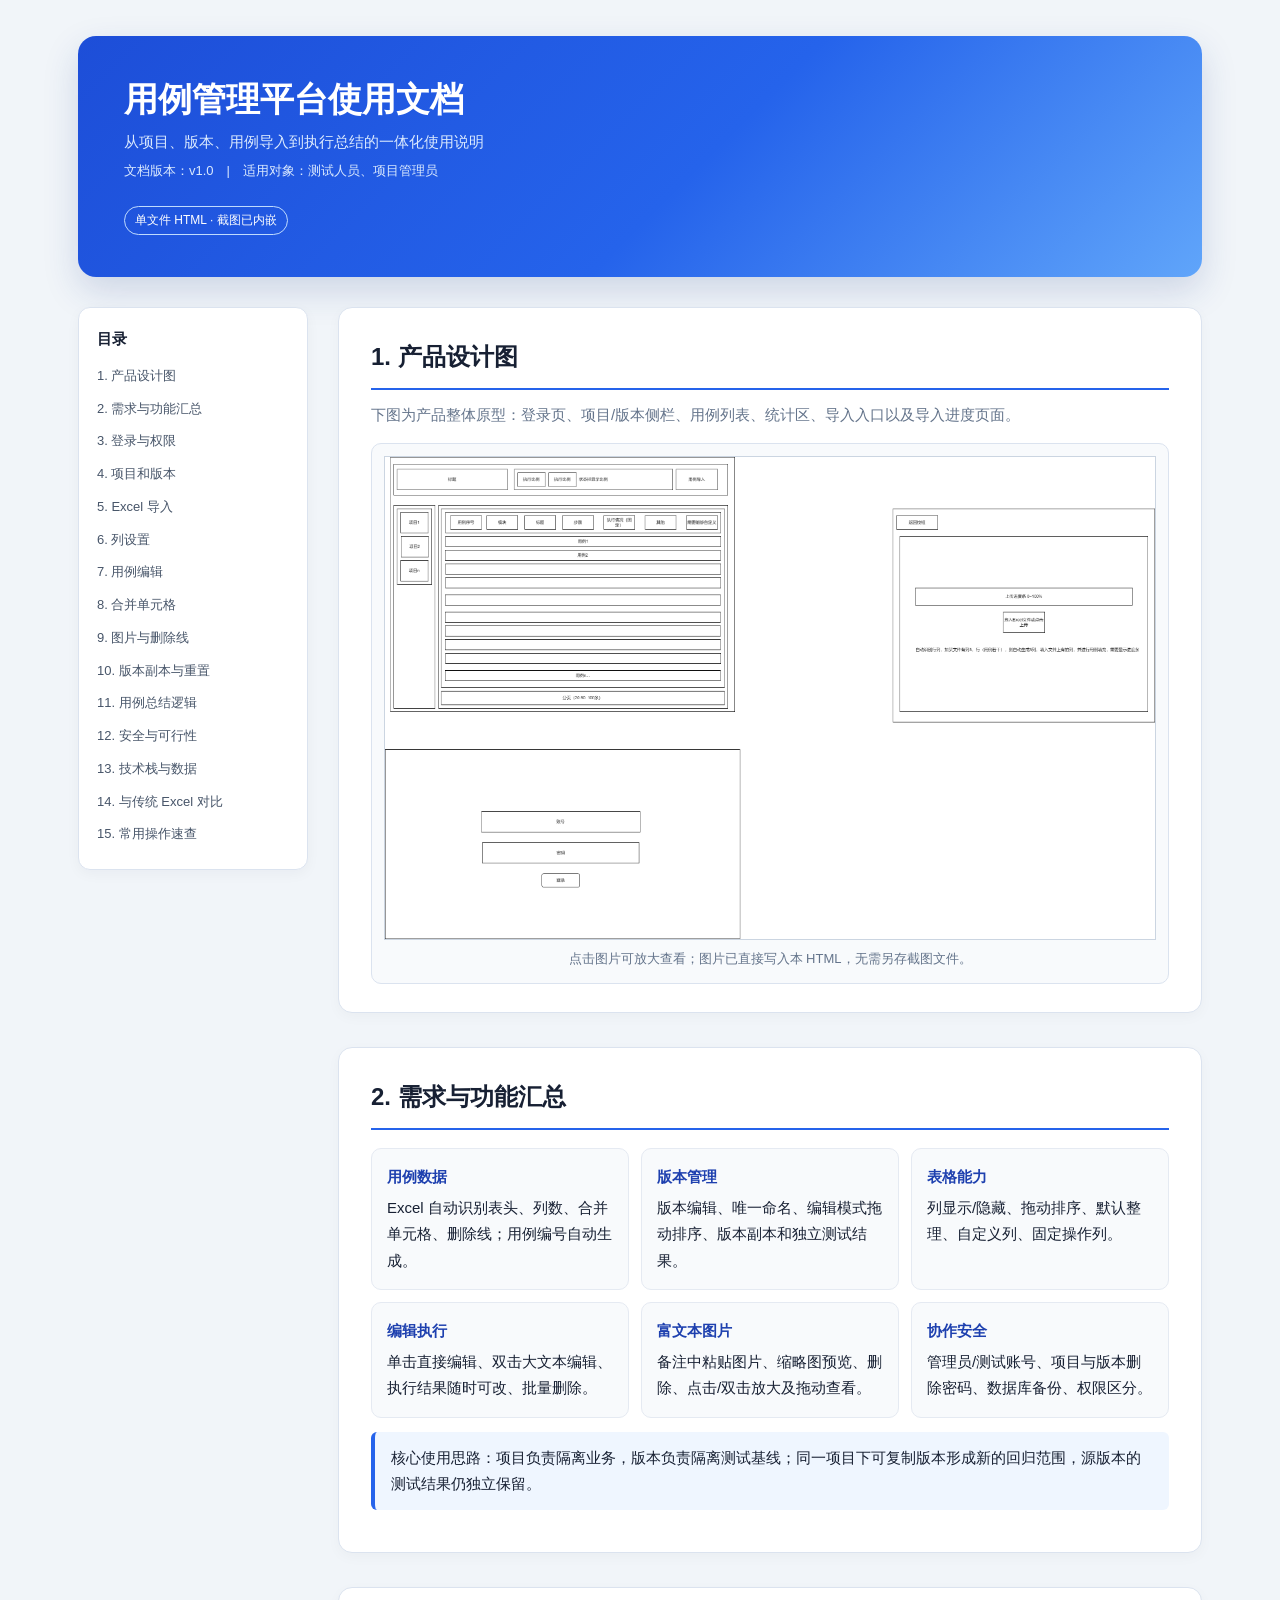
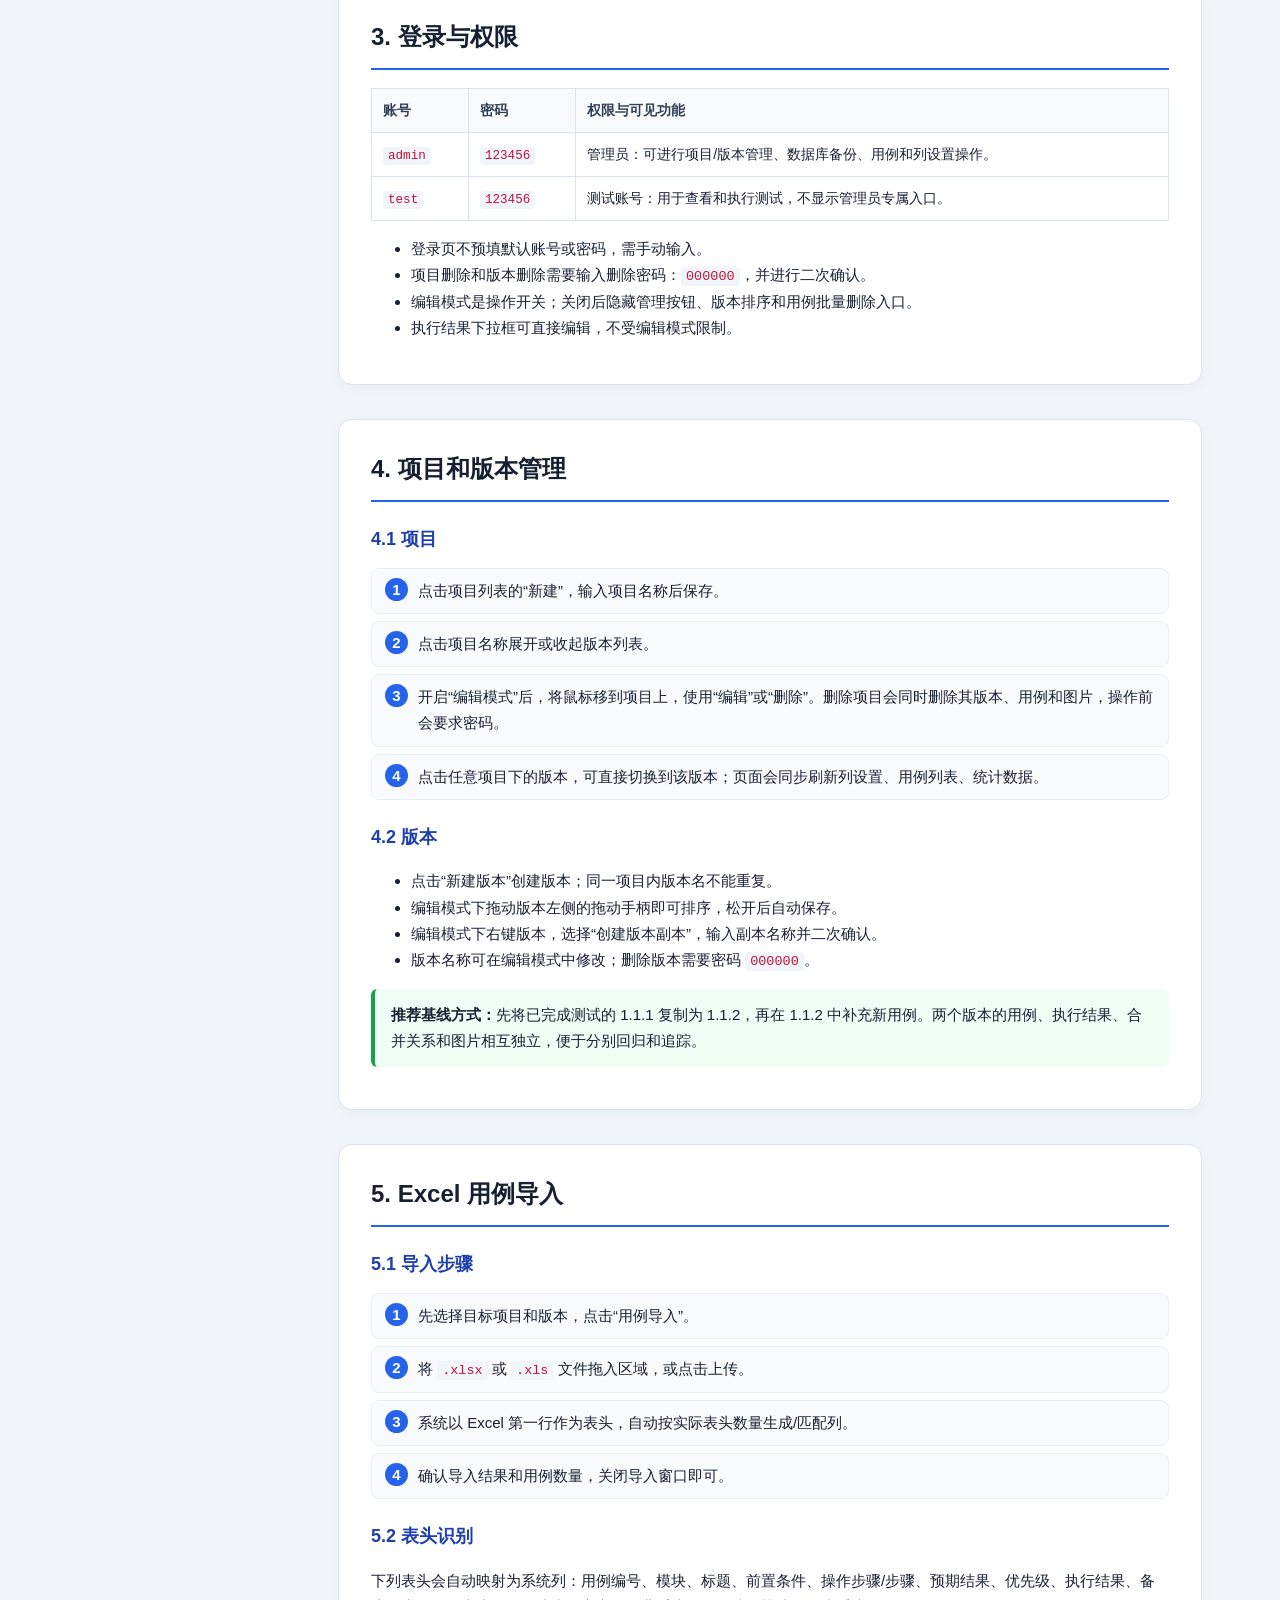
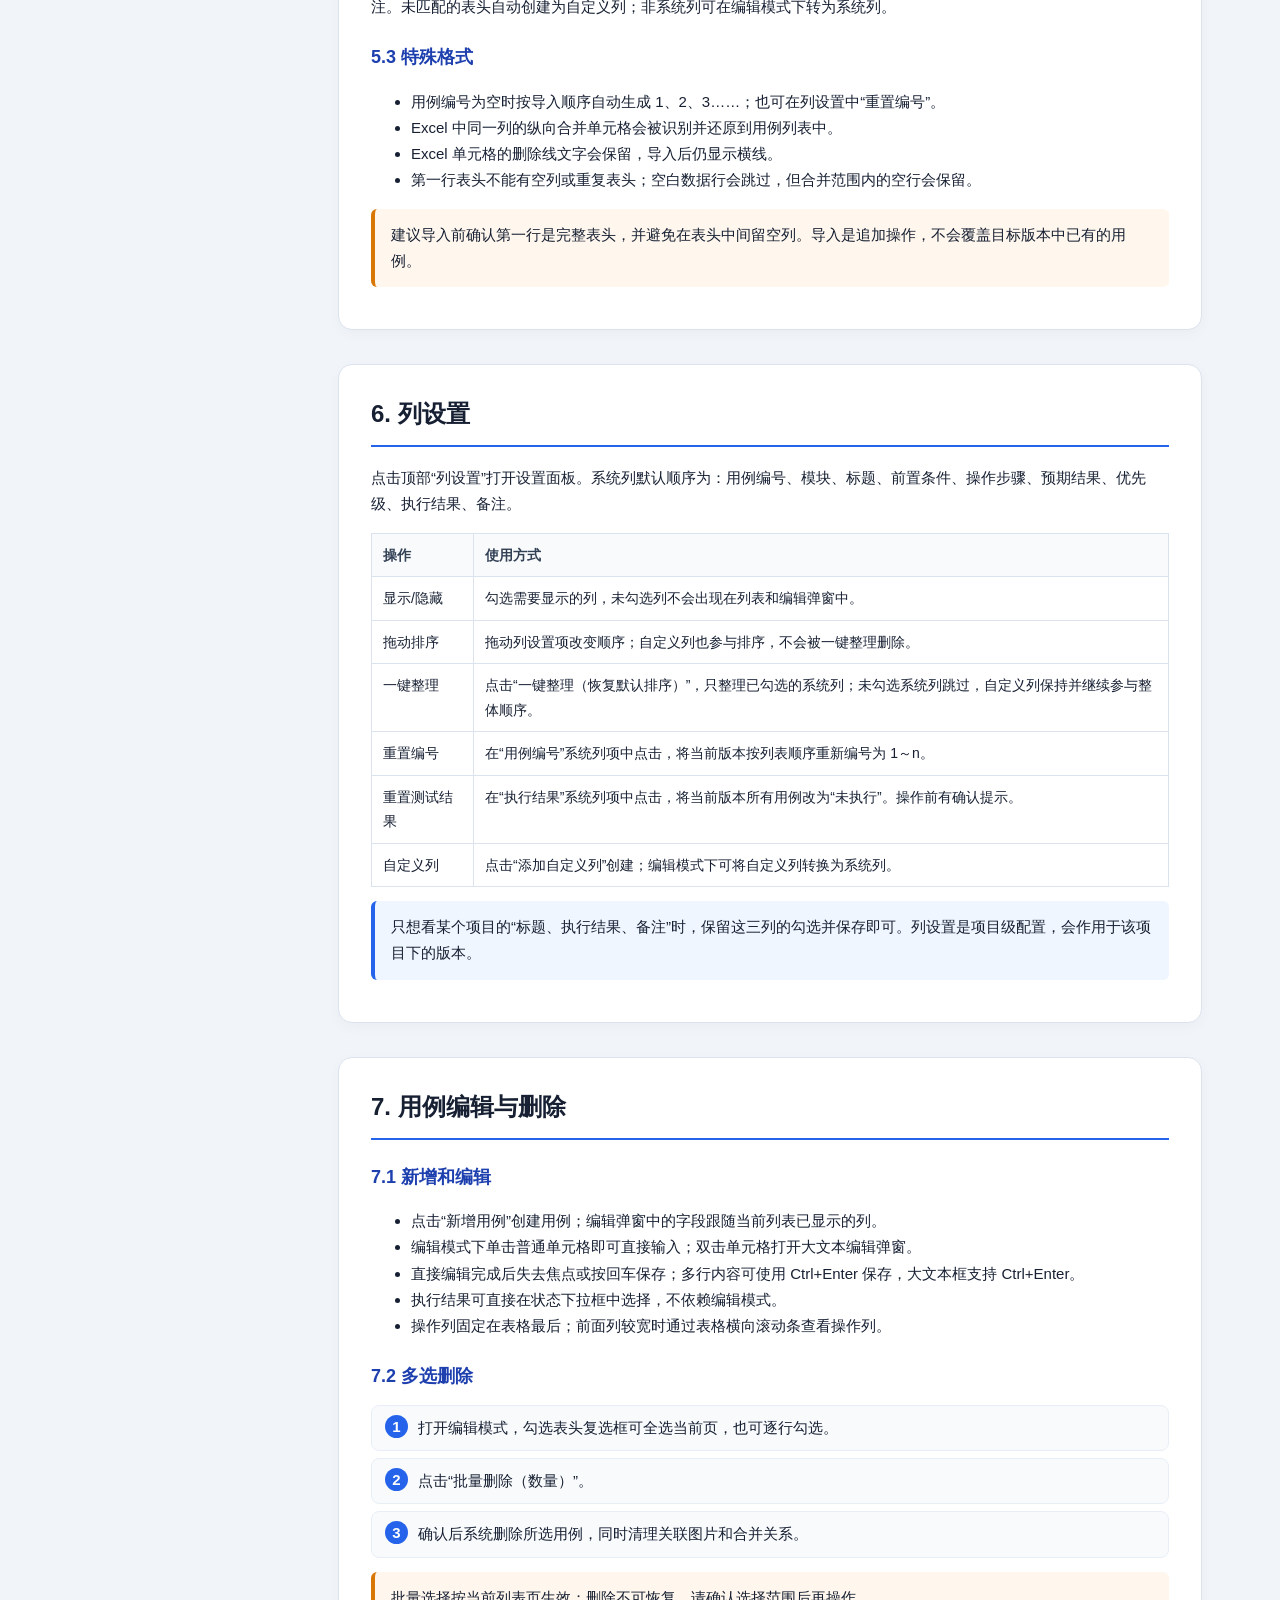
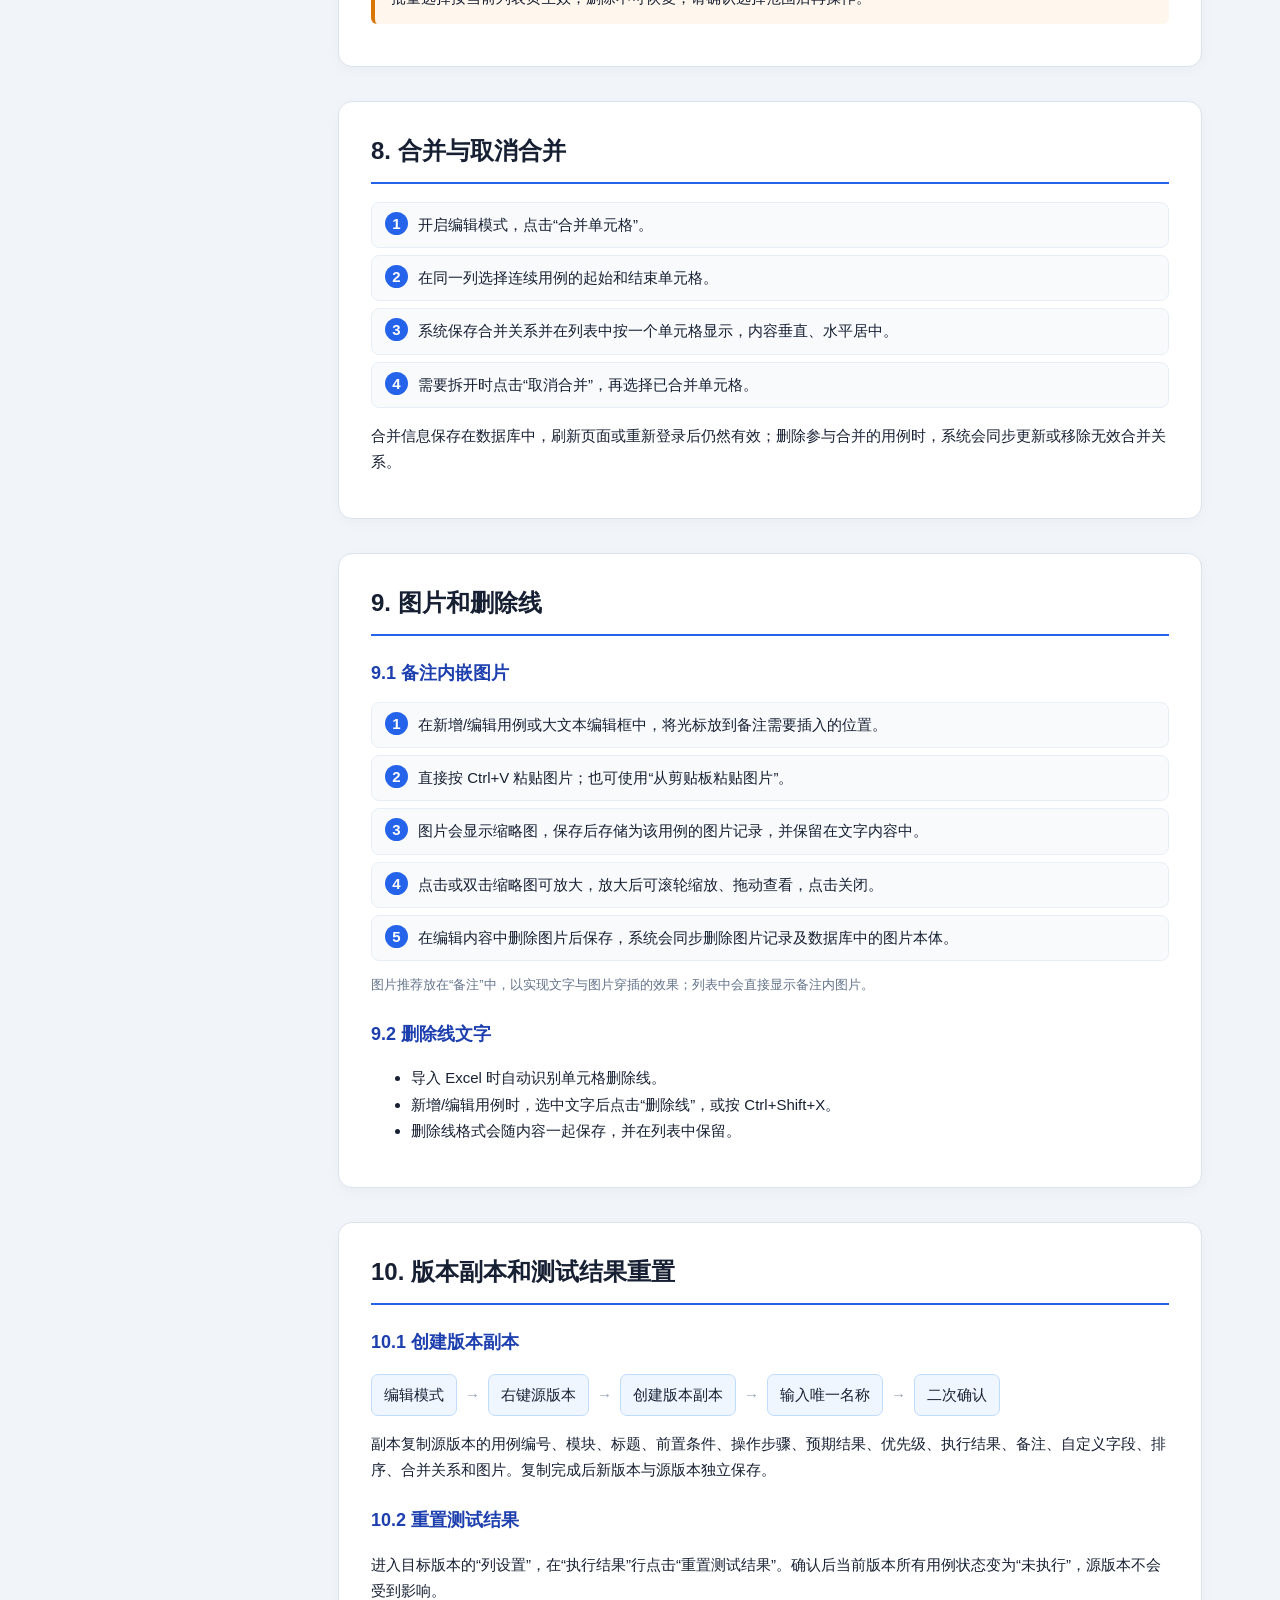
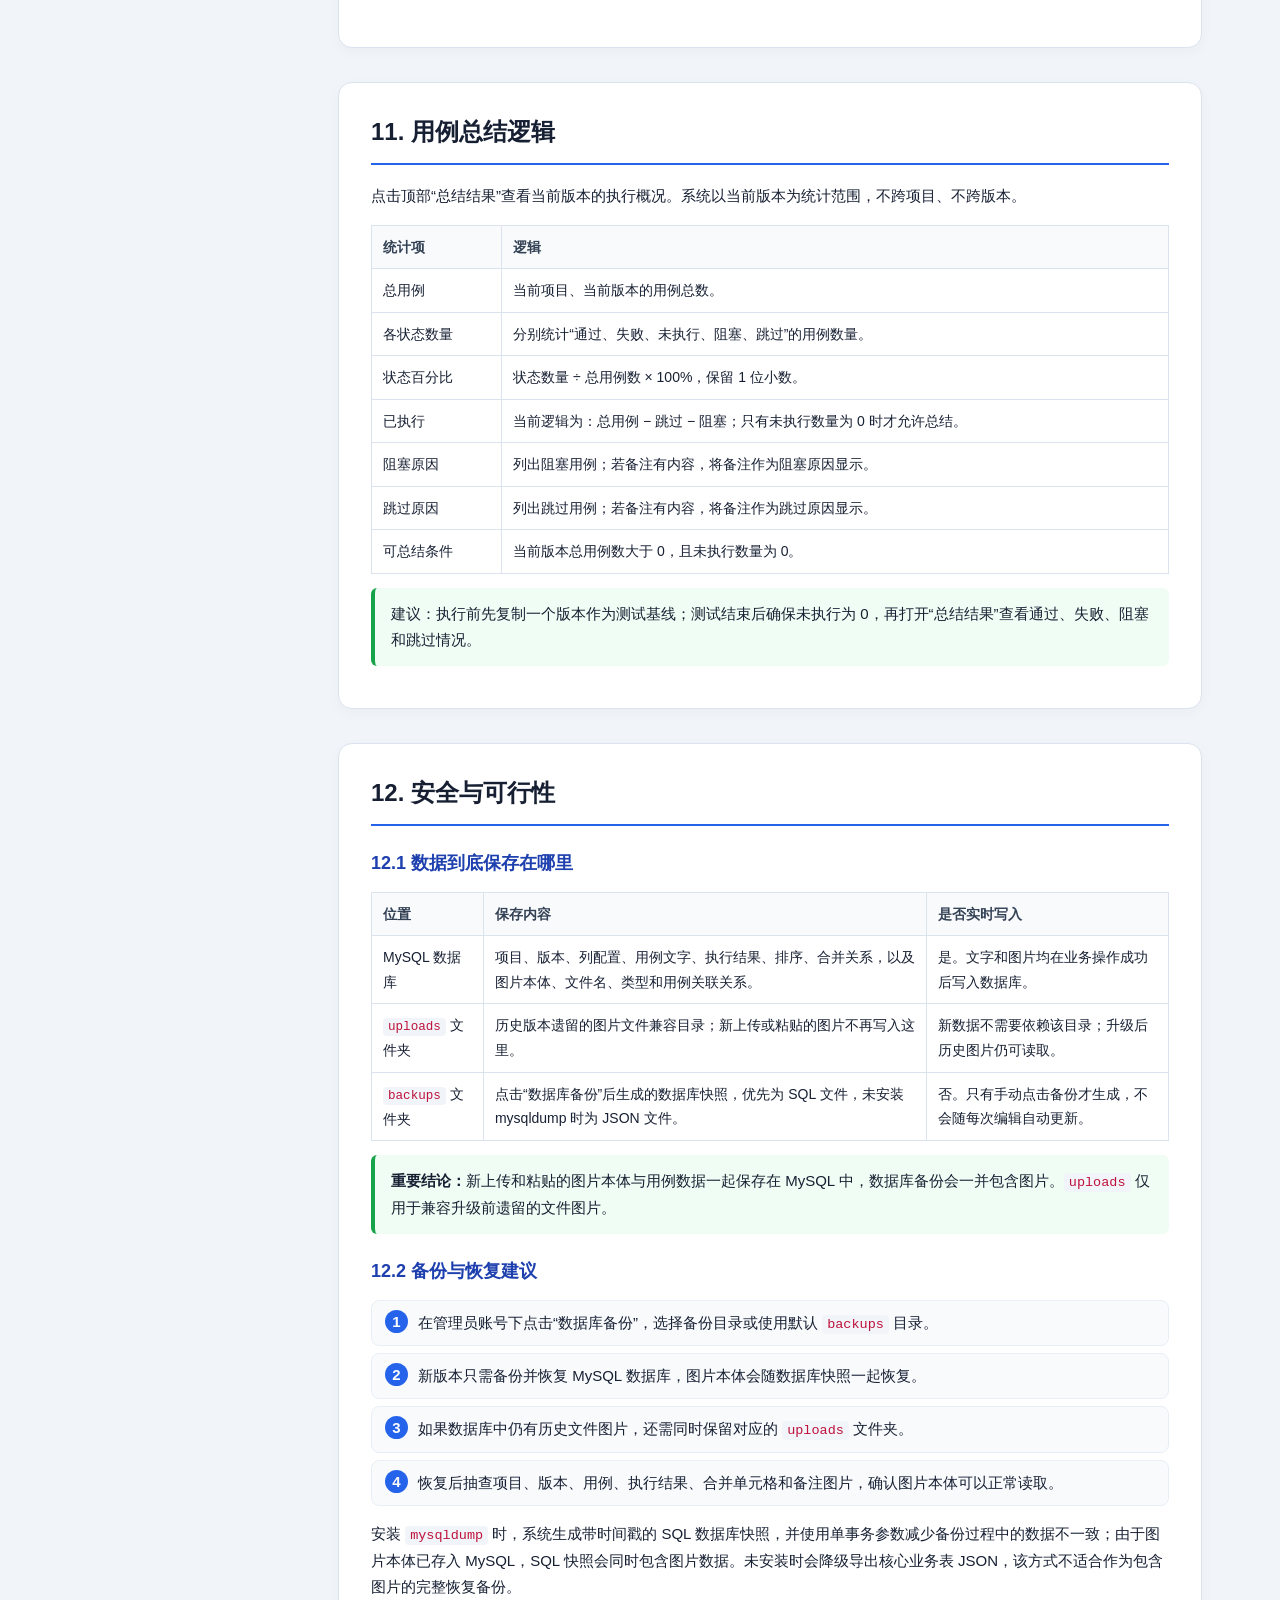
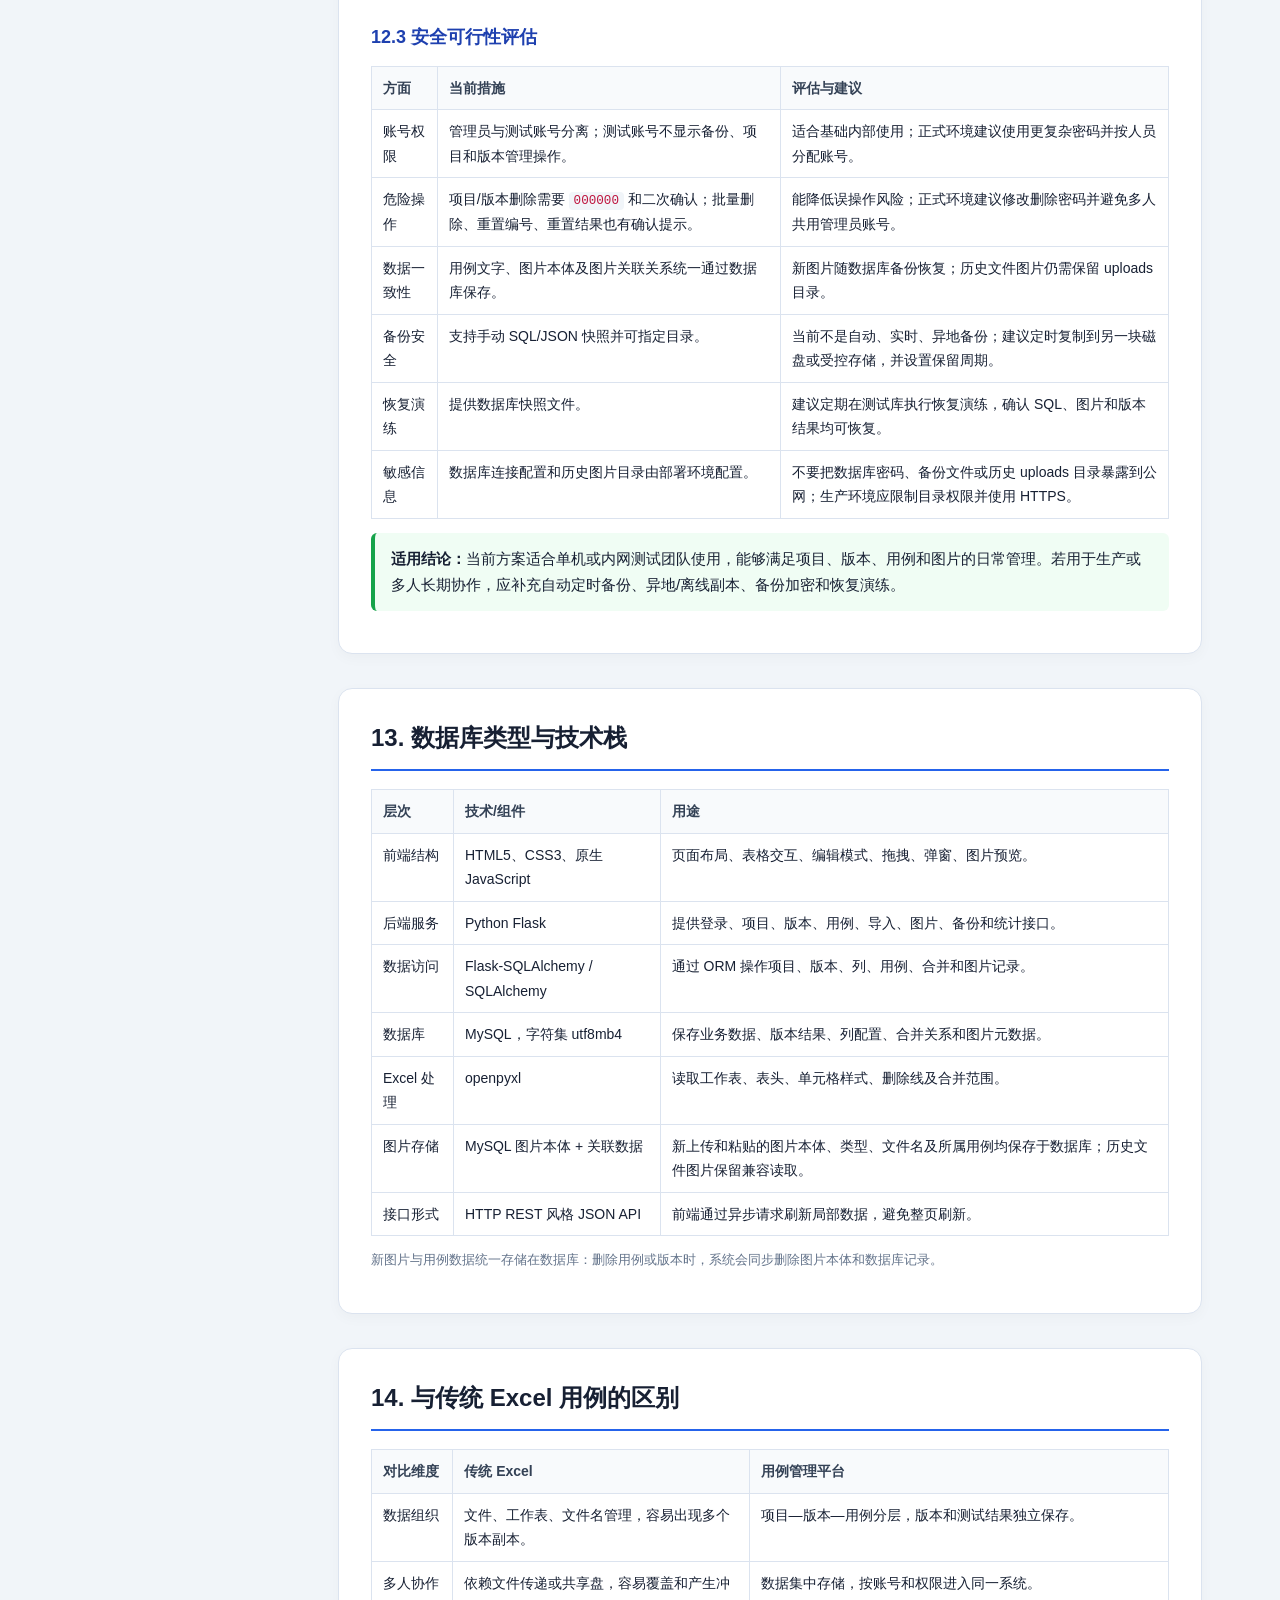
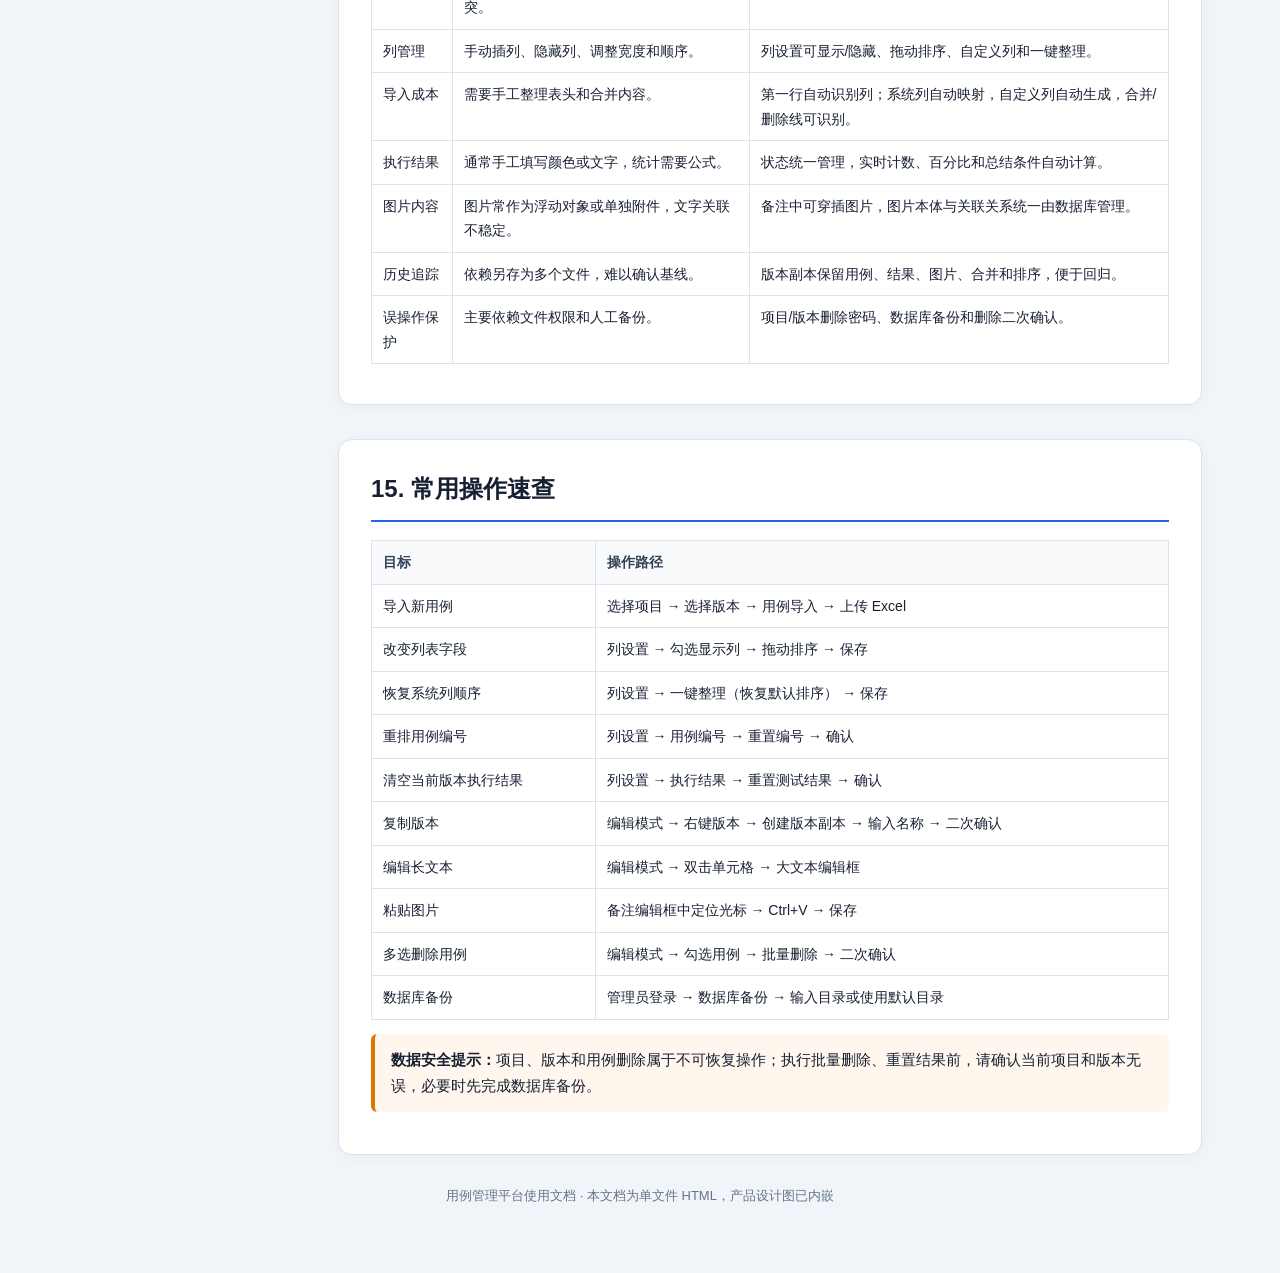
==== commit af737684: "将用例图片改为数据库存储" ====
--- a/case_tool_user_guide.html
+++ b/case_tool_user_guide.html
@@ -155,7 +155,7 @@
 <li>直接按 Ctrl+V 粘贴图片；也可使用“从剪贴板粘贴图片”。</li>
 <li>图片会显示缩略图，保存后存储为该用例的图片记录，并保留在文字内容中。</li>
 <li>点击或双击缩略图可放大，放大后可滚轮缩放、拖动查看，点击关闭。</li>
-<li>在编辑内容中删除图片后保存，系统会同步删除图片记录和文件。</li>
+<li>在编辑内容中删除图片后保存，系统会同步删除图片记录及数据库中的图片本体。</li>
 </ol>
 <p class="small">图片推荐放在“备注”中，以实现文字与图片穿插的效果；列表中会直接显示备注内图片。</p>
 <h3>9.2 删除线文字</h3>
@@ -190,29 +190,29 @@
 <h2>12. 安全与可行性</h2>
 <h3>12.1 数据到底保存在哪里</h3>
 <table><thead><tr><th>位置</th><th>保存内容</th><th>是否实时写入</th></tr></thead><tbody>
-<tr><td>MySQL 数据库</td><td>项目、版本、列配置、用例文字、执行结果、排序、合并关系，以及图片的文件名和路径等元数据。</td><td>是。业务操作成功后写入数据库。</td></tr>
-<tr><td><code>uploads</code> 文件夹</td><td>备注中粘贴或上传的 PNG、JPG、GIF、BMP、WEBP 等图片实际文件。</td><td>是。图片上传时写入对应目录。</td></tr>
+<tr><td>MySQL 数据库</td><td>项目、版本、列配置、用例文字、执行结果、排序、合并关系，以及图片本体、文件名、类型和用例关联关系。</td><td>是。文字和图片均在业务操作成功后写入数据库。</td></tr>
+<tr><td><code>uploads</code> 文件夹</td><td>历史版本遗留的图片文件兼容目录；新上传或粘贴的图片不再写入这里。</td><td>新数据不需要依赖该目录；升级后历史图片仍可读取。</td></tr>
 <tr><td><code>backups</code> 文件夹</td><td>点击“数据库备份”后生成的数据库快照，优先为 SQL 文件，未安装 mysqldump 时为 JSON 文件。</td><td>否。只有手动点击备份才生成，不会随每次编辑自动更新。</td></tr>
 </tbody></table>
-<div class="callout warn"><b>重要结论：</b>系统当前不是“数据库实时备份一份、文件夹实时备份一份”的双备份机制。正常运行时是数据库保存结构化数据、<code>uploads</code> 保存图片原文件；数据库备份按钮只备份数据库，不会自动复制 <code>uploads</code> 图片目录。</div>
+<div class="callout success"><b>重要结论：</b>新上传和粘贴的图片本体与用例数据一起保存在 MySQL 中，数据库备份会一并包含图片。<code>uploads</code> 仅用于兼容升级前遗留的文件图片。</div>
 <h3>12.2 备份与恢复建议</h3>
 <ol class="steps">
 <li>在管理员账号下点击“数据库备份”，选择备份目录或使用默认 <code>backups</code> 目录。</li>
-<li>同时复制或定期备份项目的 <code>uploads</code> 文件夹，保留与数据库快照接近的时间点。</li>
-<li>恢复时先恢复 MySQL 数据库，再恢复对应的 <code>uploads</code> 文件夹；两者缺一都可能导致图片无法显示。</li>
-<li>恢复后抽查项目、版本、用例、执行结果、合并单元格和备注图片，确认图片路径与文件目录一致。</li>
-</ol>
-<p>安装 <code>mysqldump</code> 时，系统生成带时间戳的 SQL 数据库快照，并使用单事务参数减少备份过程中的数据不一致；未安装时会降级导出核心业务表 JSON，但 JSON 仍主要保存数据库记录，不包含图片二进制文件。</p>
+<li>新版本只需备份并恢复 MySQL 数据库，图片本体会随数据库快照一起恢复。</li>
+<li>如果数据库中仍有历史文件图片，还需同时保留对应的 <code>uploads</code> 文件夹。</li>
+<li>恢复后抽查项目、版本、用例、执行结果、合并单元格和备注图片，确认图片本体可以正常读取。</li>
+</ol>
+<p>安装 <code>mysqldump</code> 时，系统生成带时间戳的 SQL 数据库快照，并使用单事务参数减少备份过程中的数据不一致；由于图片本体已存入 MySQL，SQL 快照会同时包含图片数据。未安装时会降级导出核心业务表 JSON，该方式不适合作为包含图片的完整恢复备份。</p>
 <h3>12.3 安全可行性评估</h3>
 <table><thead><tr><th>方面</th><th>当前措施</th><th>评估与建议</th></tr></thead><tbody>
 <tr><td>账号权限</td><td>管理员与测试账号分离；测试账号不显示备份、项目和版本管理操作。</td><td>适合基础内部使用；正式环境建议使用更复杂密码并按人员分配账号。</td></tr>
 <tr><td>危险操作</td><td>项目/版本删除需要 <code>000000</code> 和二次确认；批量删除、重置编号、重置结果也有确认提示。</td><td>能降低误操作风险；正式环境建议修改删除密码并避免多人共用管理员账号。</td></tr>
-<tr><td>数据一致性</td><td>主要业务数据通过数据库事务提交；图片文件与数据库元数据分开保存。</td><td>业务数据可恢复性较好；图片目录必须纳入独立备份范围。</td></tr>
+<tr><td>数据一致性</td><td>用例文字、图片本体及图片关联关系统一通过数据库保存。</td><td>新图片随数据库备份恢复；历史文件图片仍需保留 uploads 目录。</td></tr>
 <tr><td>备份安全</td><td>支持手动 SQL/JSON 快照并可指定目录。</td><td>当前不是自动、实时、异地备份；建议定时复制到另一块磁盘或受控存储，并设置保留周期。</td></tr>
-<tr><td>恢复演练</td><td>提供数据库快照文件。</td><td>建议定期在测试库执行恢复演练，确认 SQL、图片目录和版本结果均可恢复。</td></tr>
-<tr><td>敏感信息</td><td>数据库连接配置和上传目录由部署环境配置。</td><td>不要把数据库密码、备份文件或 uploads 目录暴露到公网；生产环境应限制目录权限并使用 HTTPS。</td></tr>
-</tbody></table>
-<div class="callout success"><b>适用结论：</b>当前方案适合单机或内网测试团队使用，能够满足项目、版本、用例和图片的日常管理。若用于生产或多人长期协作，应补充自动定时备份、数据库与图片目录成套备份、异地/离线副本、备份加密和恢复演练。</div>
+<tr><td>恢复演练</td><td>提供数据库快照文件。</td><td>建议定期在测试库执行恢复演练，确认 SQL、图片和版本结果均可恢复。</td></tr>
+<tr><td>敏感信息</td><td>数据库连接配置和历史图片目录由部署环境配置。</td><td>不要把数据库密码、备份文件或历史 uploads 目录暴露到公网；生产环境应限制目录权限并使用 HTTPS。</td></tr>
+</tbody></table>
+<div class="callout success"><b>适用结论：</b>当前方案适合单机或内网测试团队使用，能够满足项目、版本、用例和图片的日常管理。若用于生产或多人长期协作，应补充自动定时备份、异地/离线副本、备份加密和恢复演练。</div>
 </section>
 
 <section id="tech">
@@ -223,10 +223,10 @@
 <tr><td>数据访问</td><td>Flask-SQLAlchemy / SQLAlchemy</td><td>通过 ORM 操作项目、版本、列、用例、合并和图片记录。</td></tr>
 <tr><td>数据库</td><td>MySQL，字符集 utf8mb4</td><td>保存业务数据、版本结果、列配置、合并关系和图片元数据。</td></tr>
 <tr><td>Excel 处理</td><td>openpyxl</td><td>读取工作表、表头、单元格样式、删除线及合并范围。</td></tr>
-<tr><td>图片存储</td><td>服务器文件目录 + MySQL 元数据</td><td>图片文件保存于上传目录，数据库保存文件名、路径和所属用例。</td></tr>
+<tr><td>图片存储</td><td>MySQL 图片本体 + 关联数据</td><td>新上传和粘贴的图片本体、类型、文件名及所属用例均保存于数据库；历史文件图片保留兼容读取。</td></tr>
 <tr><td>接口形式</td><td>HTTP REST 风格 JSON API</td><td>前端通过异步请求刷新局部数据，避免整页刷新。</td></tr>
 </tbody></table>
-<p class="small">数据库与上传文件是分离存储：删除用例或版本时，系统会同步清理对应图片文件和数据库记录。</p>
+<p class="small">新图片与用例数据统一存储在数据库：删除用例或版本时，系统会同步删除图片本体和数据库记录。</p>
 </section>
 
 <section id="excel">
@@ -237,7 +237,7 @@
 <tr><td>列管理</td><td>手动插列、隐藏列、调整宽度和顺序。</td><td>列设置可显示/隐藏、拖动排序、自定义列和一键整理。</td></tr>
 <tr><td>导入成本</td><td>需要手工整理表头和合并内容。</td><td>第一行自动识别列；系统列自动映射，自定义列自动生成，合并/删除线可识别。</td></tr>
 <tr><td>执行结果</td><td>通常手工填写颜色或文字，统计需要公式。</td><td>状态统一管理，实时计数、百分比和总结条件自动计算。</td></tr>
-<tr><td>图片内容</td><td>图片常作为浮动对象或单独附件，文字关联不稳定。</td><td>备注中可穿插图片，数据库记录与文件清理由系统管理。</td></tr>
+<tr><td>图片内容</td><td>图片常作为浮动对象或单独附件，文字关联不稳定。</td><td>备注中可穿插图片，图片本体与关联关系统一由数据库管理。</td></tr>
 <tr><td>历史追踪</td><td>依赖另存为多个文件，难以确认基线。</td><td>版本副本保留用例、结果、图片、合并和排序，便于回归。</td></tr>
 <tr><td>误操作保护</td><td>主要依赖文件权限和人工备份。</td><td>项目/版本删除密码、数据库备份和删除二次确认。</td></tr>
 </tbody></table>
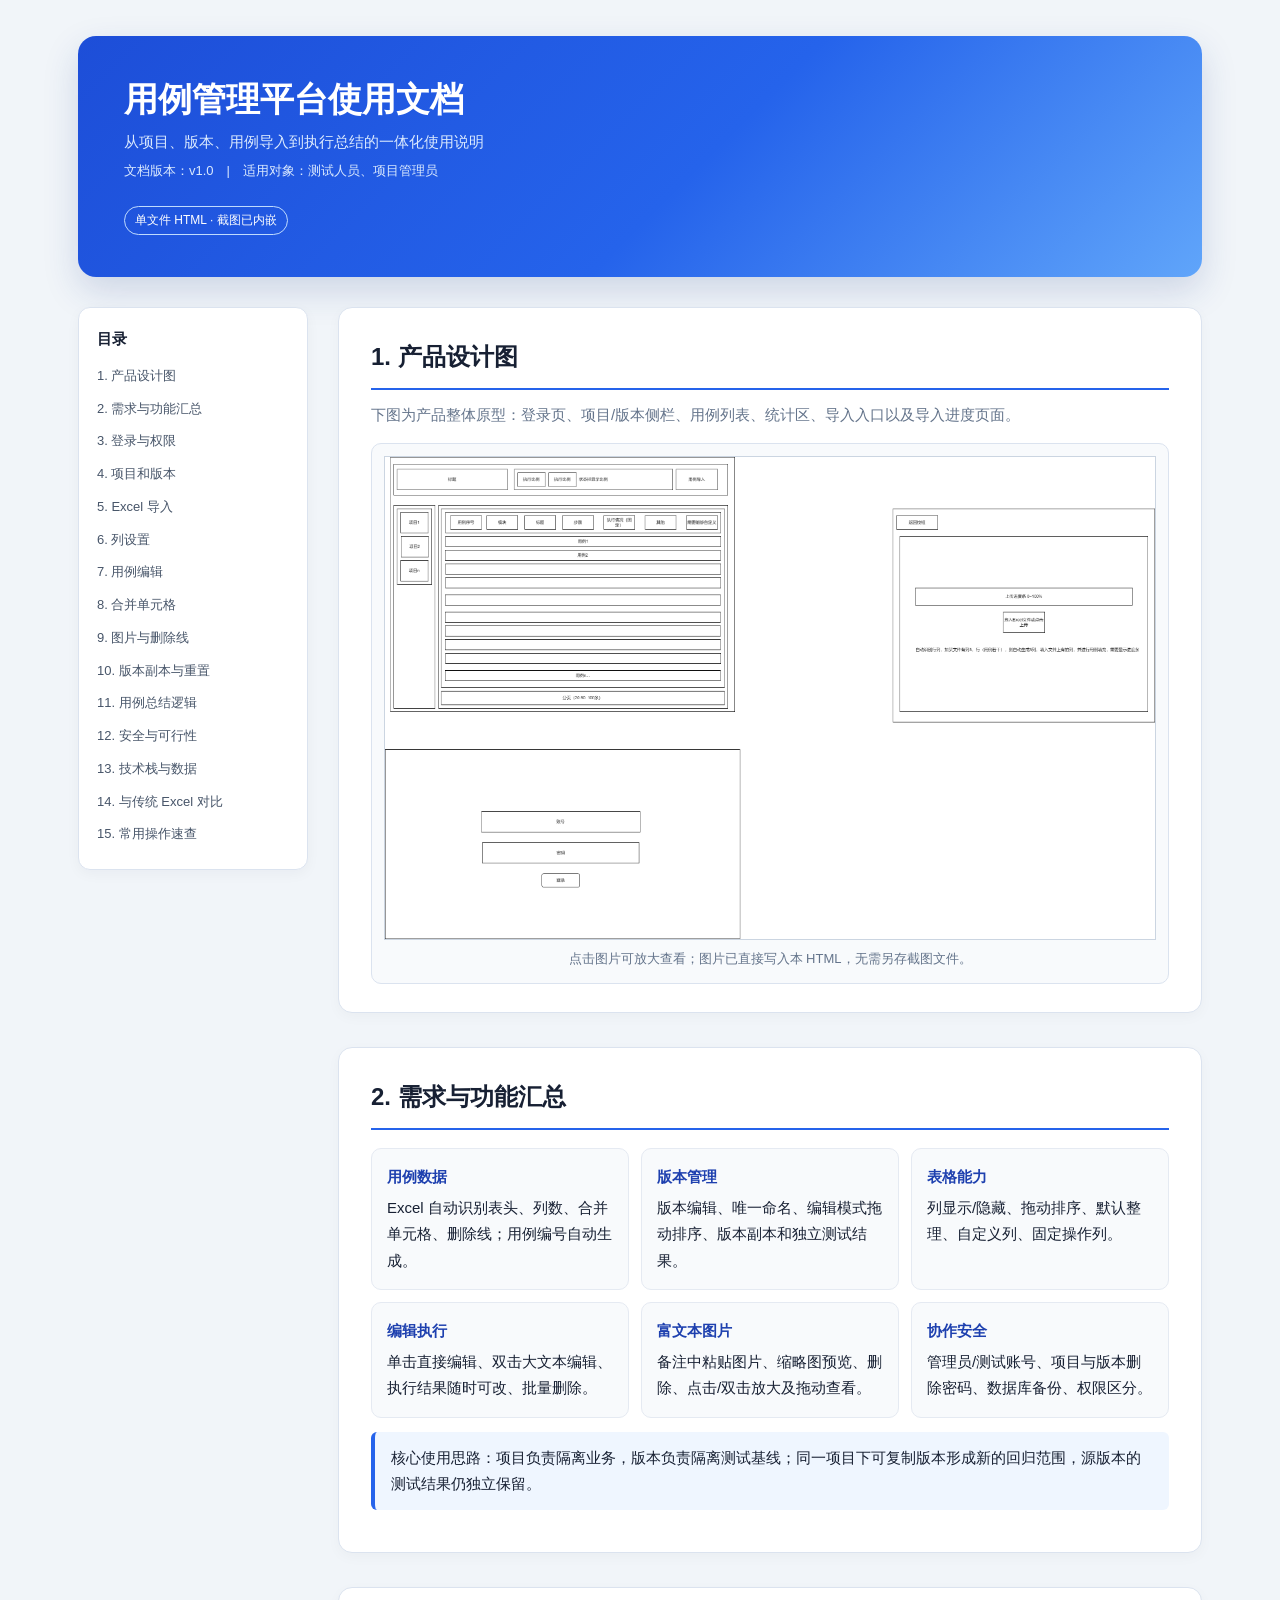
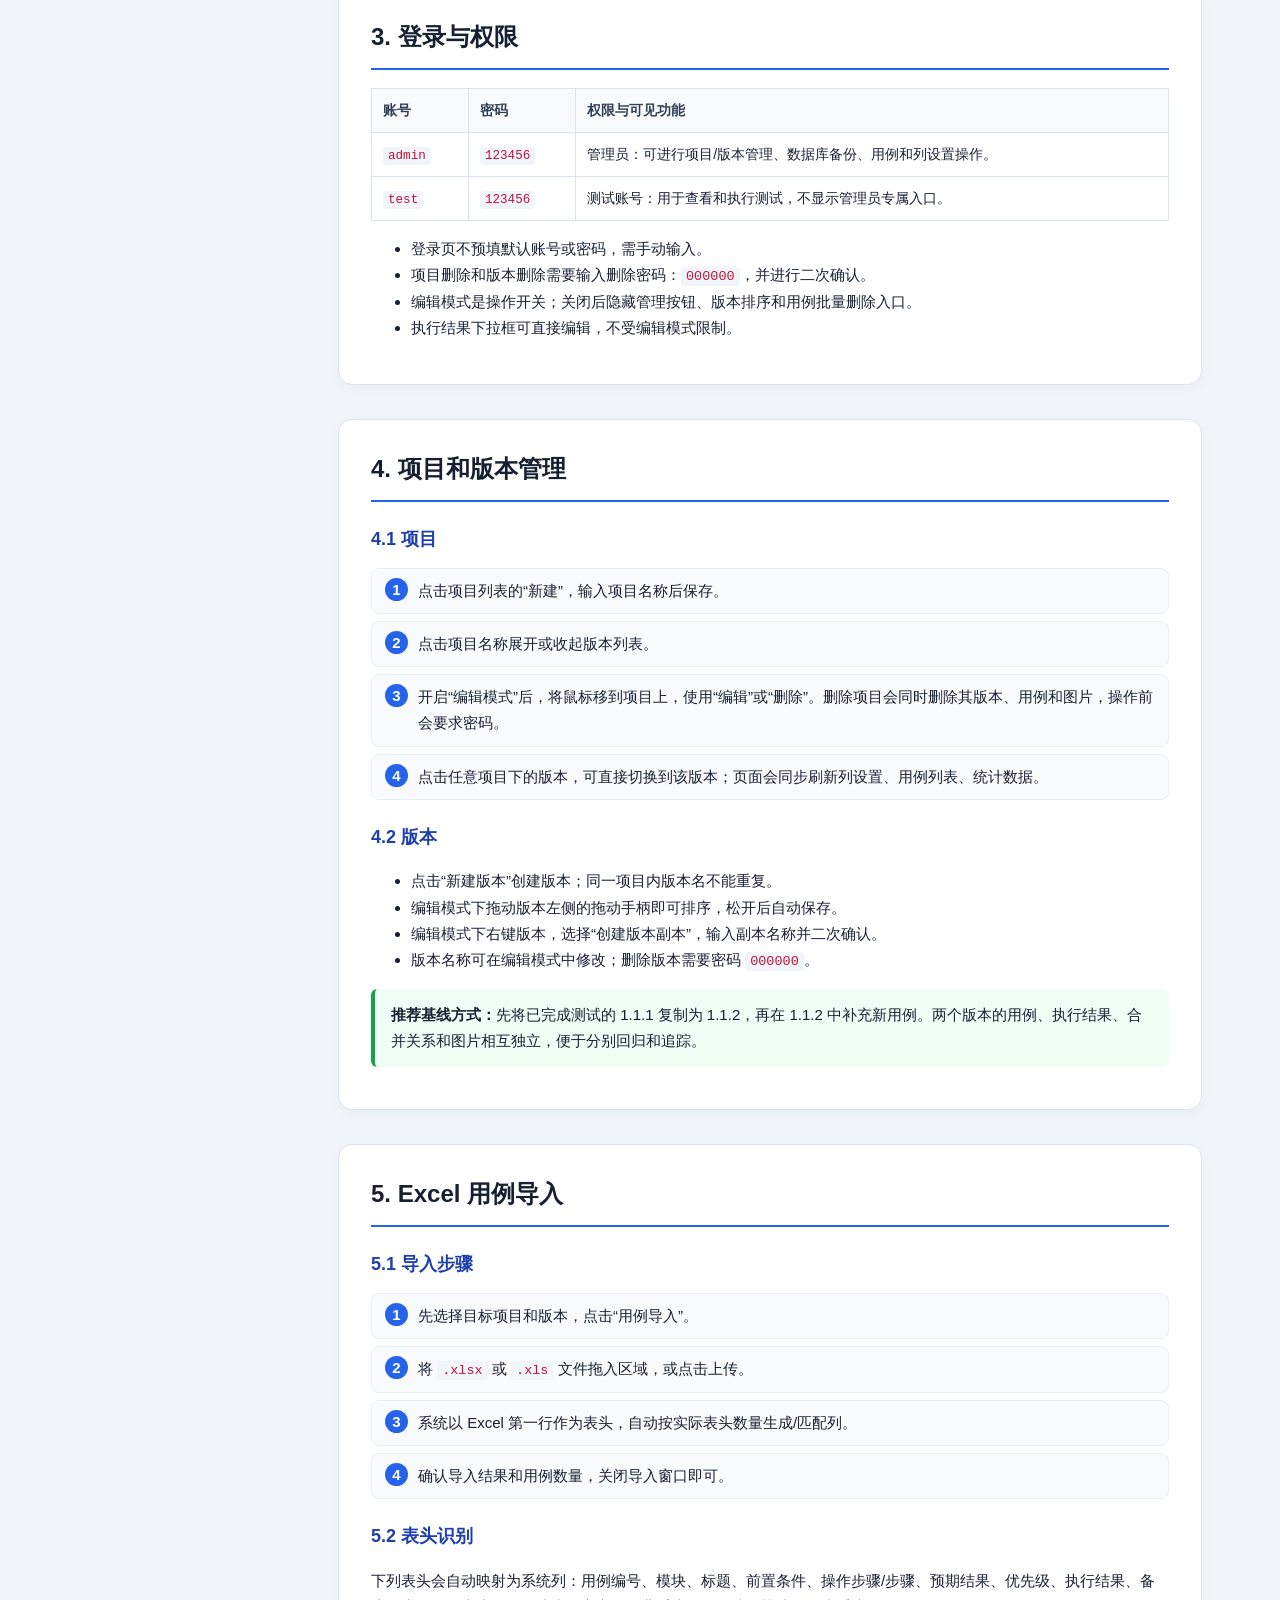
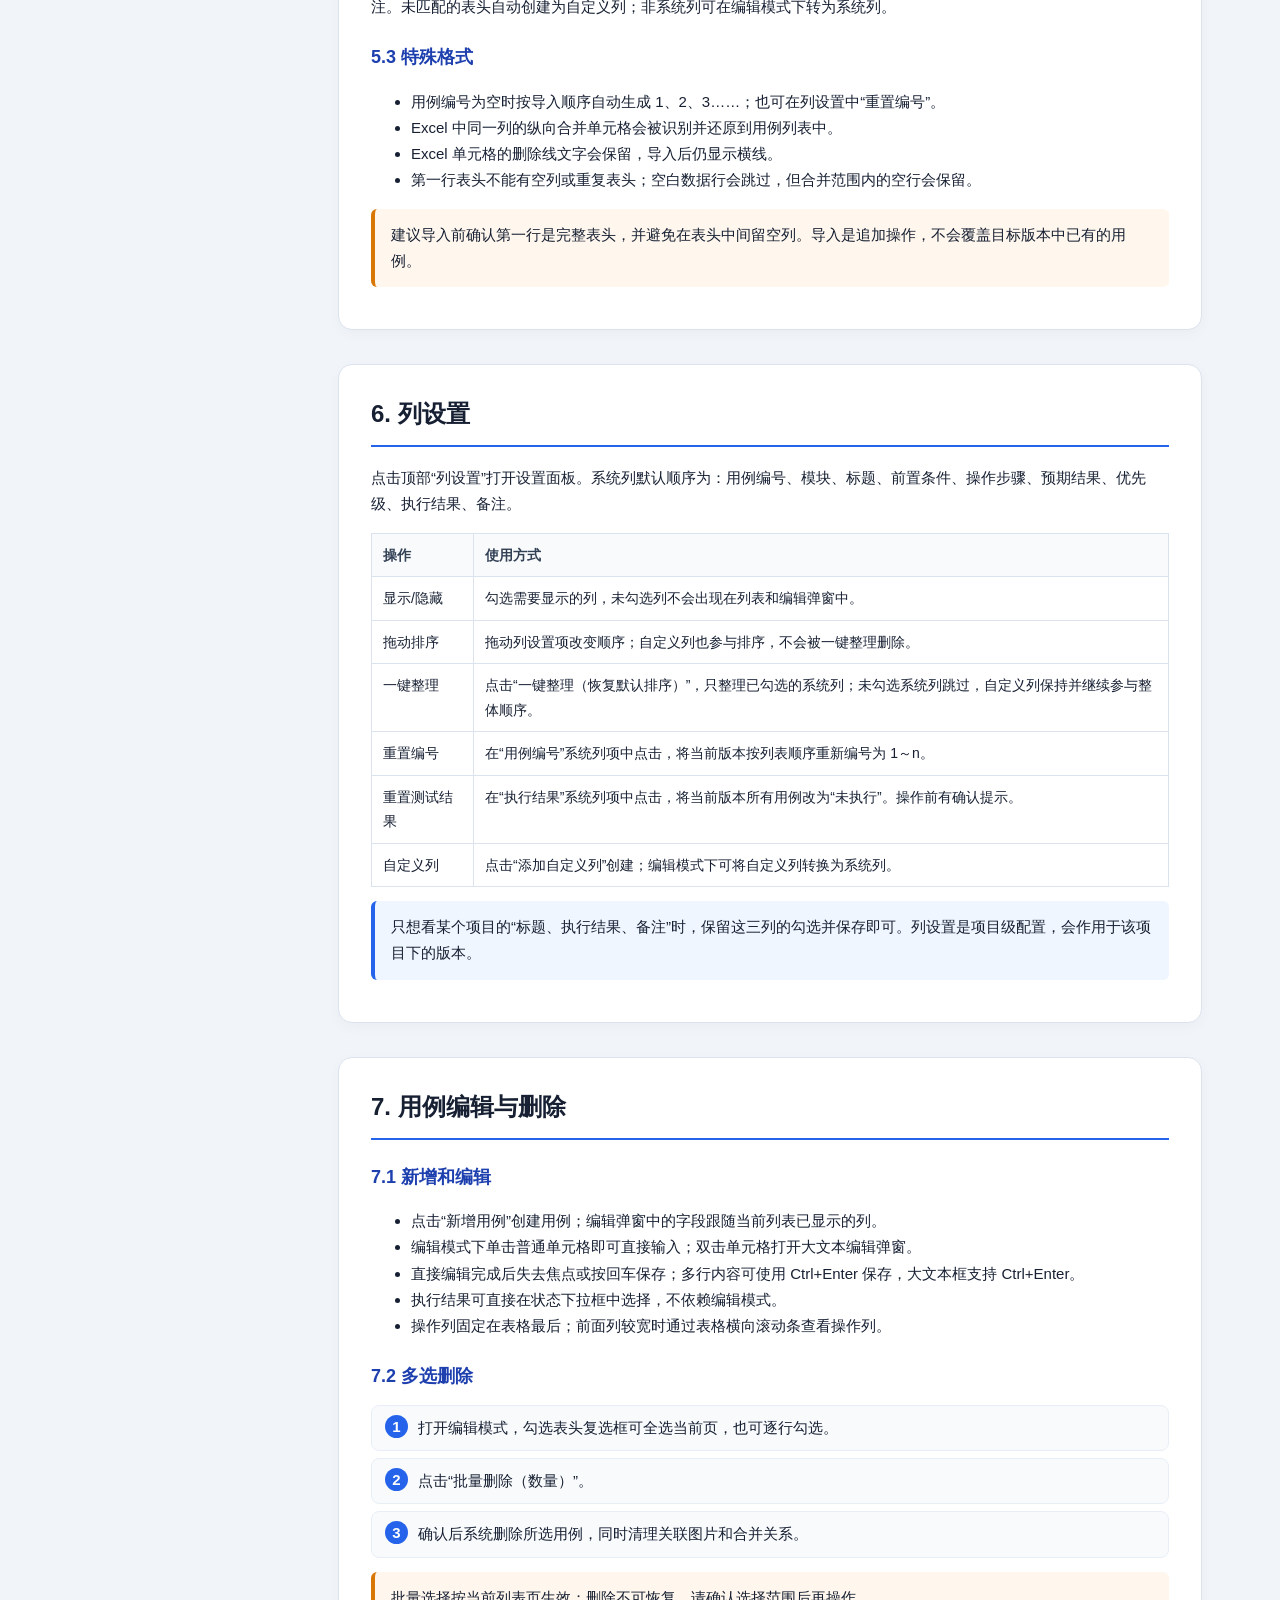
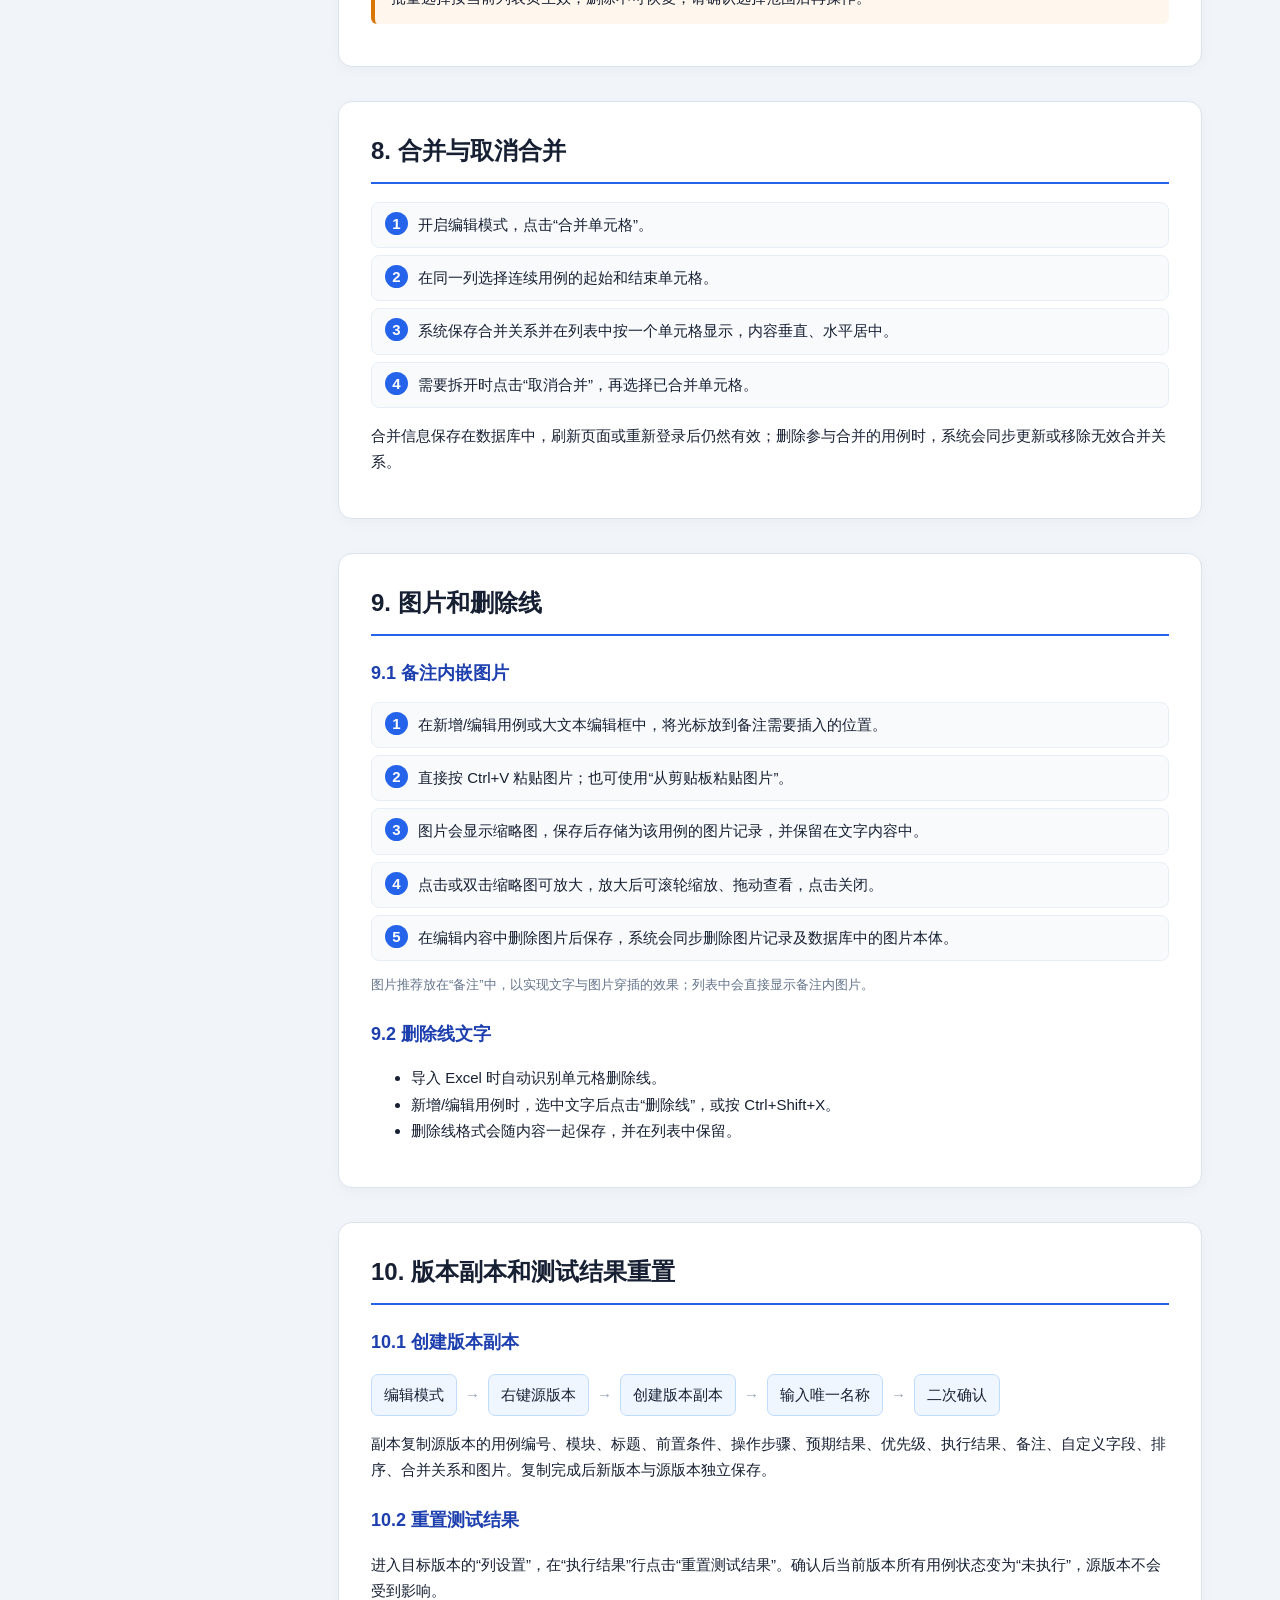
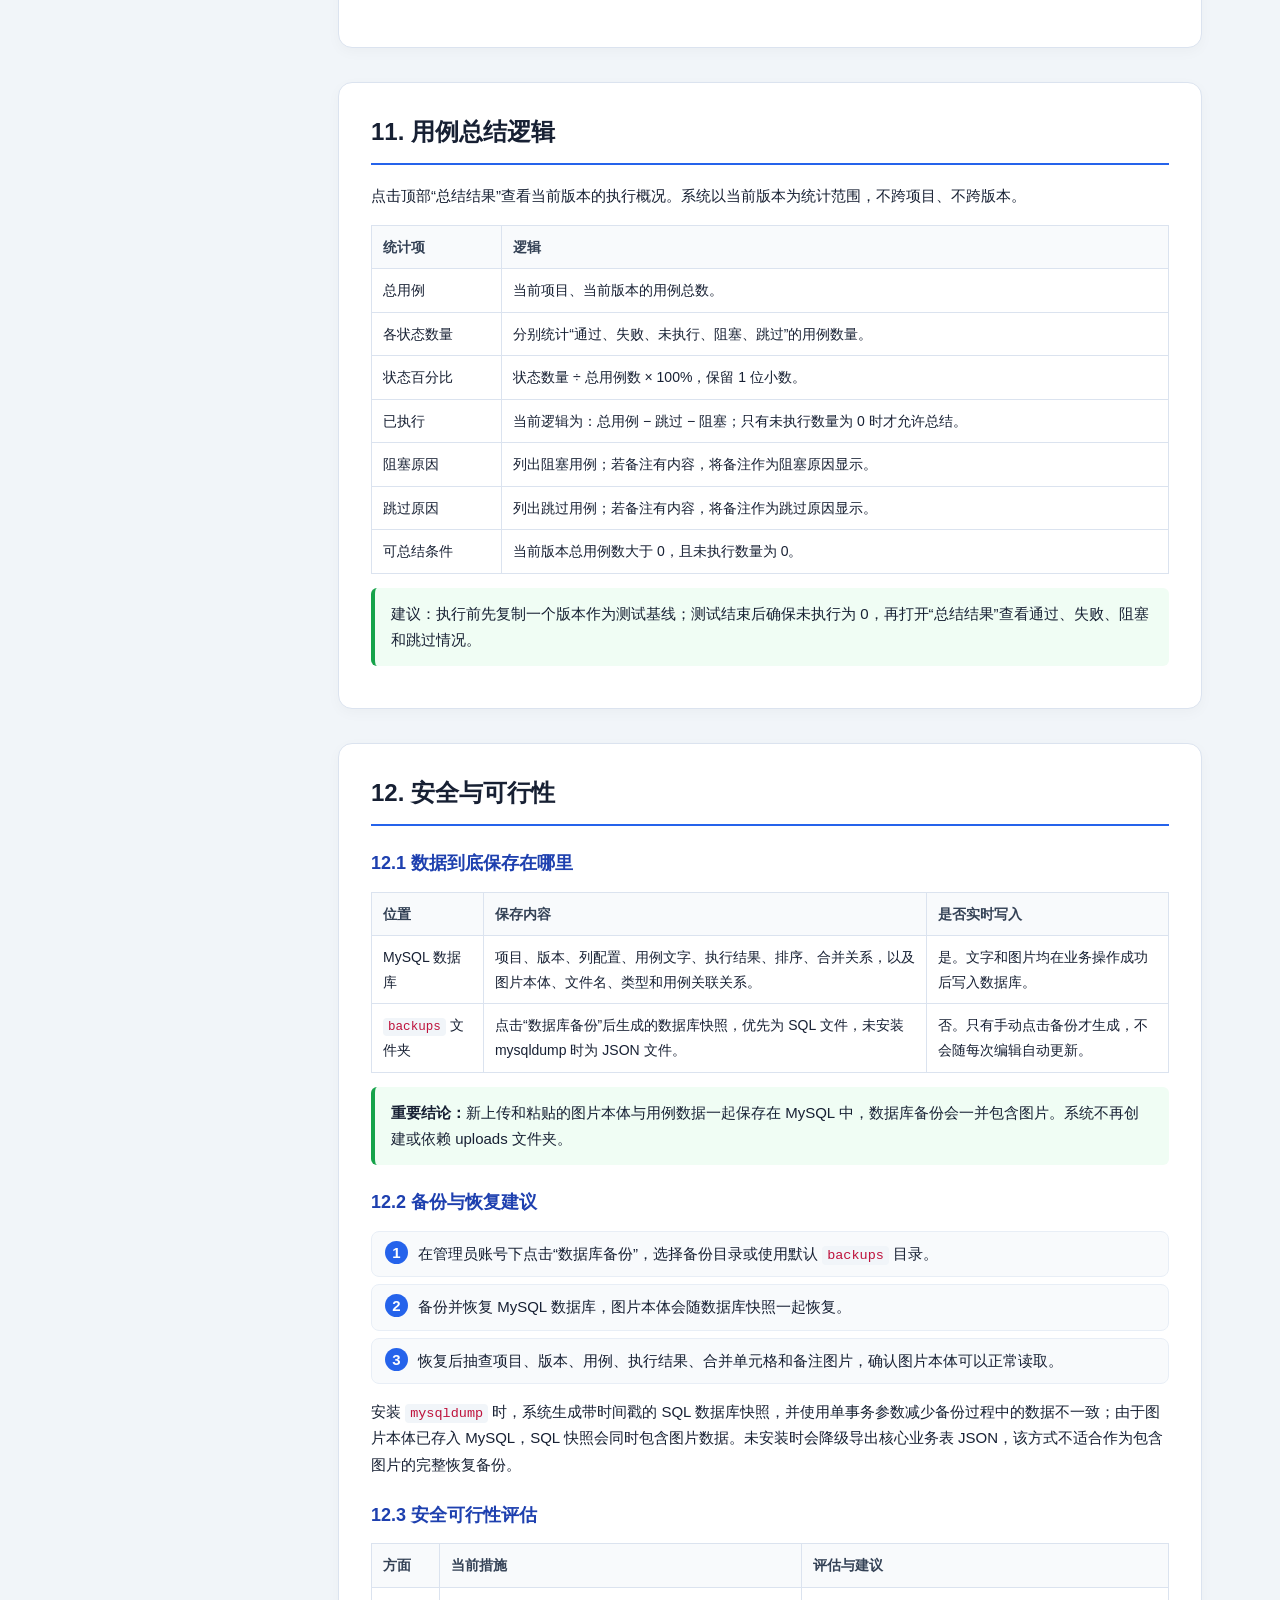
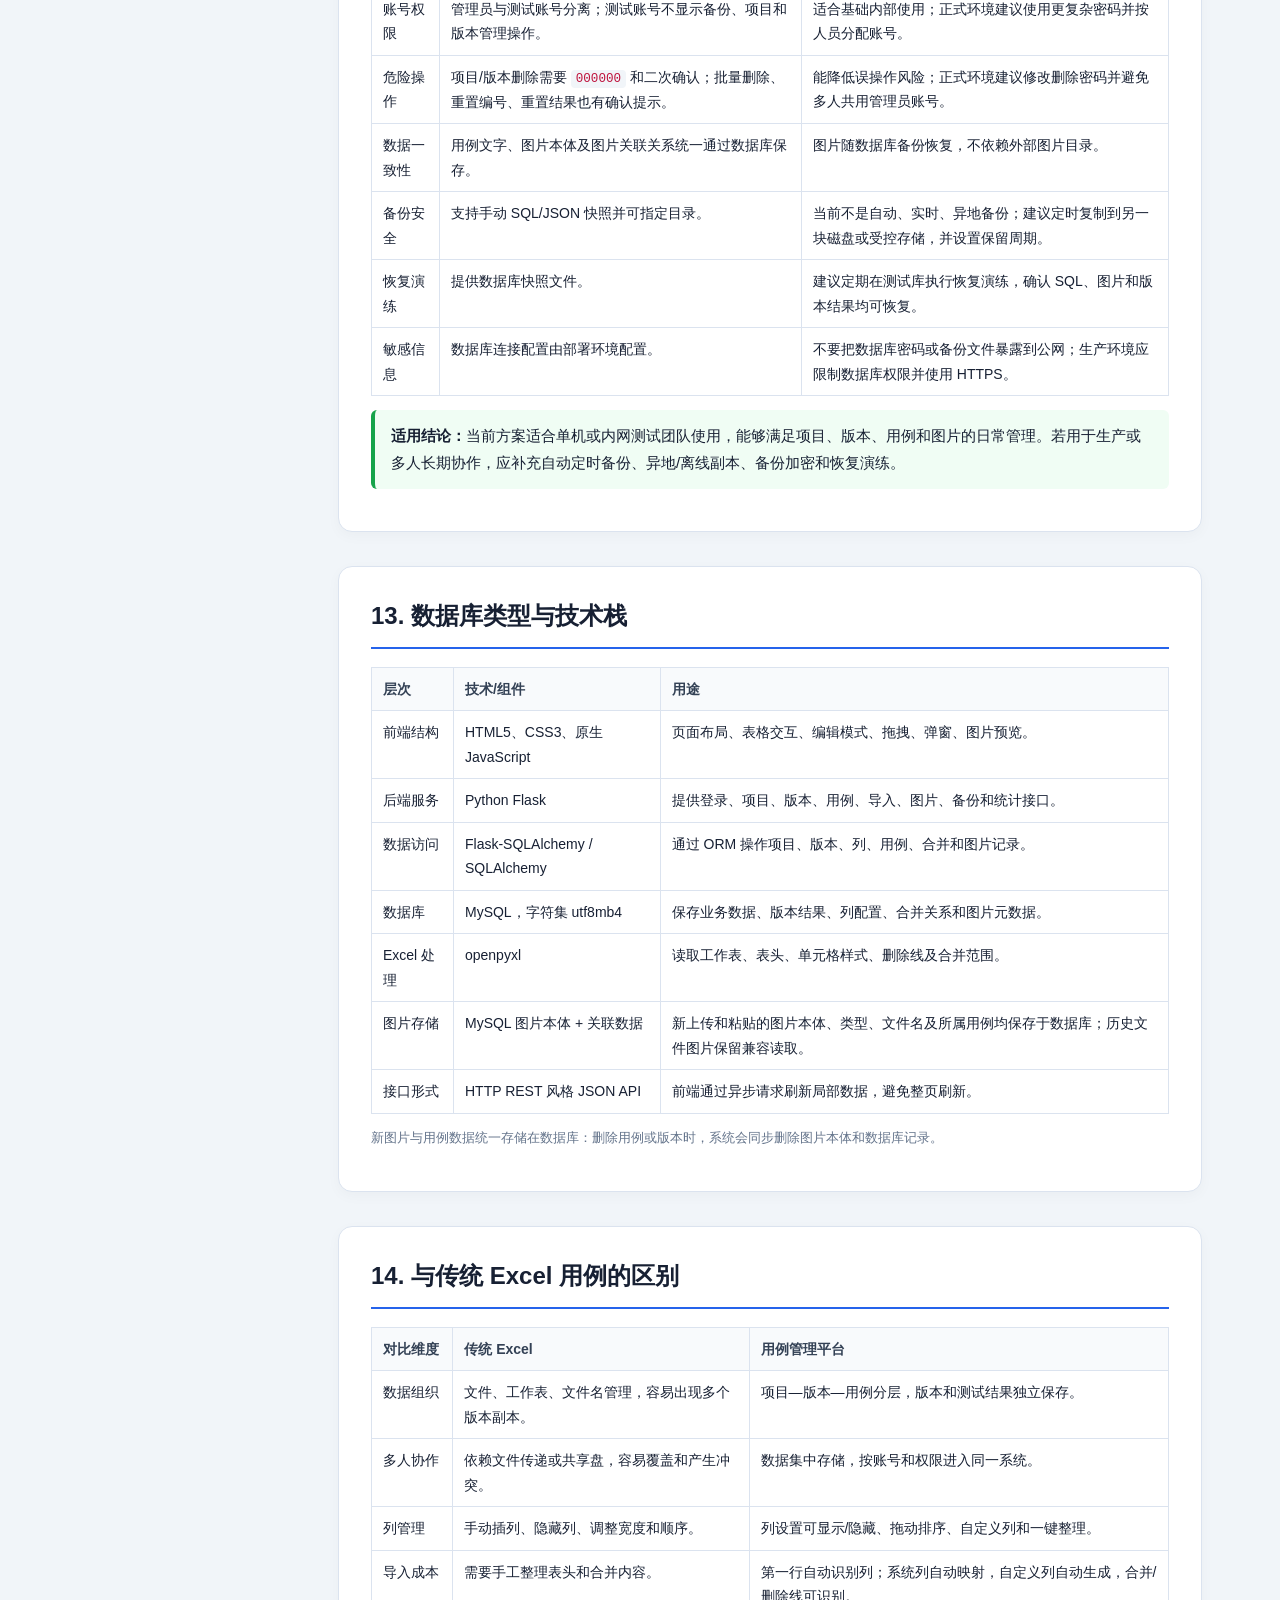
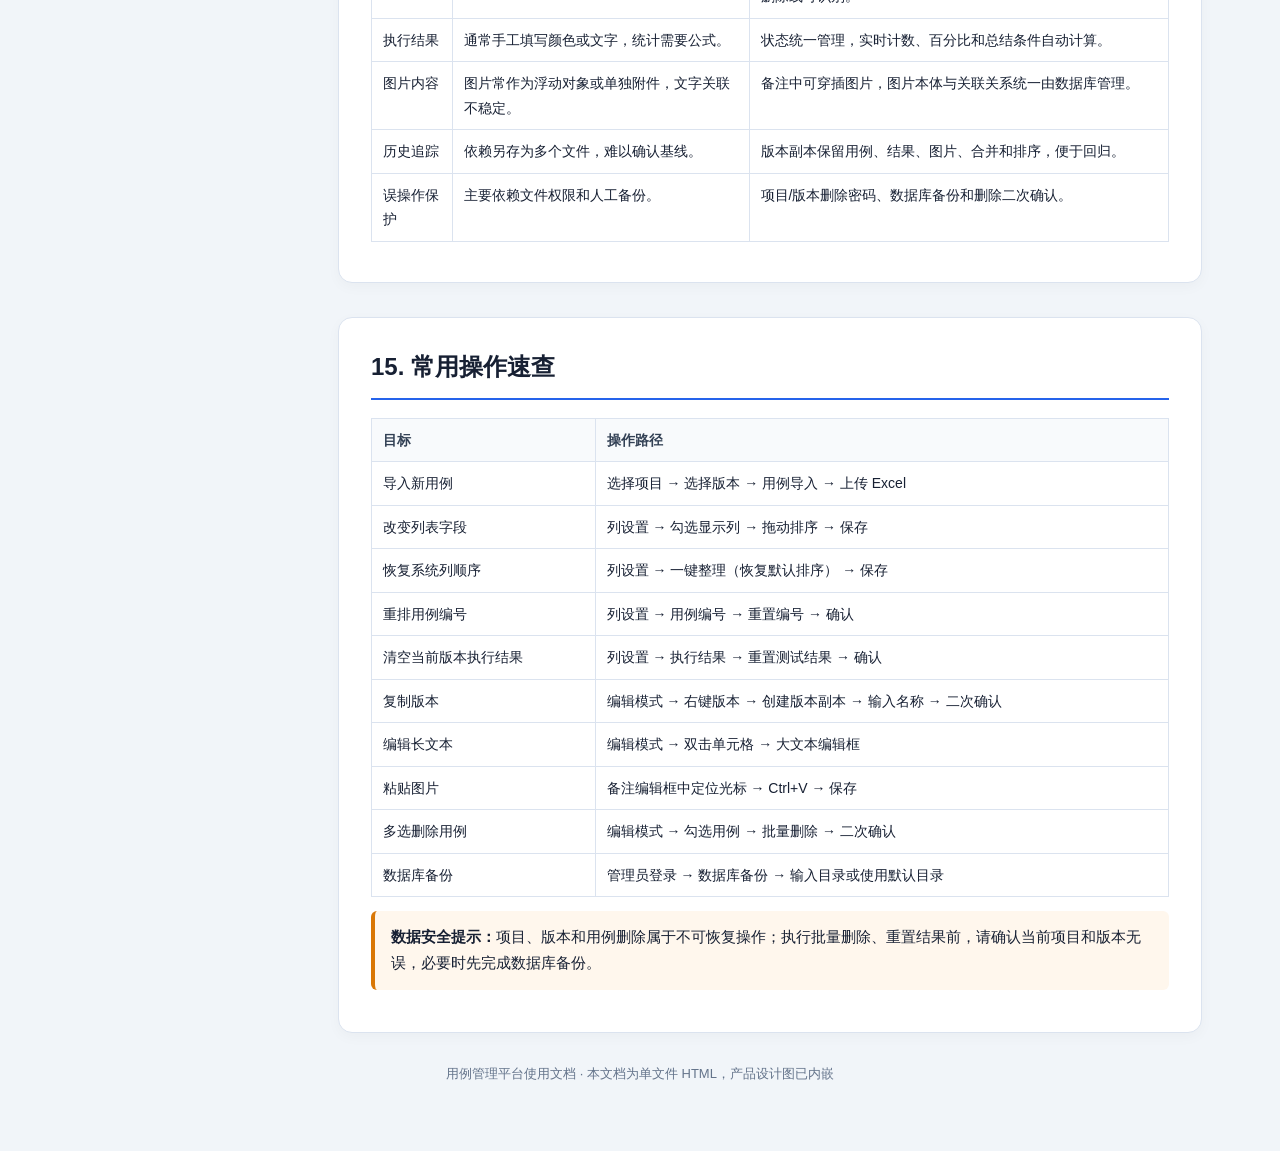
==== commit 1bdba1c7: "移除本地图片目录依赖" ====
--- a/case_tool_user_guide.html
+++ b/case_tool_user_guide.html
@@ -191,15 +191,13 @@
 <h3>12.1 数据到底保存在哪里</h3>
 <table><thead><tr><th>位置</th><th>保存内容</th><th>是否实时写入</th></tr></thead><tbody>
 <tr><td>MySQL 数据库</td><td>项目、版本、列配置、用例文字、执行结果、排序、合并关系，以及图片本体、文件名、类型和用例关联关系。</td><td>是。文字和图片均在业务操作成功后写入数据库。</td></tr>
-<tr><td><code>uploads</code> 文件夹</td><td>历史版本遗留的图片文件兼容目录；新上传或粘贴的图片不再写入这里。</td><td>新数据不需要依赖该目录；升级后历史图片仍可读取。</td></tr>
 <tr><td><code>backups</code> 文件夹</td><td>点击“数据库备份”后生成的数据库快照，优先为 SQL 文件，未安装 mysqldump 时为 JSON 文件。</td><td>否。只有手动点击备份才生成，不会随每次编辑自动更新。</td></tr>
 </tbody></table>
-<div class="callout success"><b>重要结论：</b>新上传和粘贴的图片本体与用例数据一起保存在 MySQL 中，数据库备份会一并包含图片。<code>uploads</code> 仅用于兼容升级前遗留的文件图片。</div>
+<div class="callout success"><b>重要结论：</b>新上传和粘贴的图片本体与用例数据一起保存在 MySQL 中，数据库备份会一并包含图片。系统不再创建或依赖 uploads 文件夹。</div>
 <h3>12.2 备份与恢复建议</h3>
 <ol class="steps">
 <li>在管理员账号下点击“数据库备份”，选择备份目录或使用默认 <code>backups</code> 目录。</li>
-<li>新版本只需备份并恢复 MySQL 数据库，图片本体会随数据库快照一起恢复。</li>
-<li>如果数据库中仍有历史文件图片，还需同时保留对应的 <code>uploads</code> 文件夹。</li>
+<li>备份并恢复 MySQL 数据库，图片本体会随数据库快照一起恢复。</li>
 <li>恢复后抽查项目、版本、用例、执行结果、合并单元格和备注图片，确认图片本体可以正常读取。</li>
 </ol>
 <p>安装 <code>mysqldump</code> 时，系统生成带时间戳的 SQL 数据库快照，并使用单事务参数减少备份过程中的数据不一致；由于图片本体已存入 MySQL，SQL 快照会同时包含图片数据。未安装时会降级导出核心业务表 JSON，该方式不适合作为包含图片的完整恢复备份。</p>
@@ -207,10 +205,10 @@
 <table><thead><tr><th>方面</th><th>当前措施</th><th>评估与建议</th></tr></thead><tbody>
 <tr><td>账号权限</td><td>管理员与测试账号分离；测试账号不显示备份、项目和版本管理操作。</td><td>适合基础内部使用；正式环境建议使用更复杂密码并按人员分配账号。</td></tr>
 <tr><td>危险操作</td><td>项目/版本删除需要 <code>000000</code> 和二次确认；批量删除、重置编号、重置结果也有确认提示。</td><td>能降低误操作风险；正式环境建议修改删除密码并避免多人共用管理员账号。</td></tr>
-<tr><td>数据一致性</td><td>用例文字、图片本体及图片关联关系统一通过数据库保存。</td><td>新图片随数据库备份恢复；历史文件图片仍需保留 uploads 目录。</td></tr>
+<tr><td>数据一致性</td><td>用例文字、图片本体及图片关联关系统一通过数据库保存。</td><td>图片随数据库备份恢复，不依赖外部图片目录。</td></tr>
 <tr><td>备份安全</td><td>支持手动 SQL/JSON 快照并可指定目录。</td><td>当前不是自动、实时、异地备份；建议定时复制到另一块磁盘或受控存储，并设置保留周期。</td></tr>
 <tr><td>恢复演练</td><td>提供数据库快照文件。</td><td>建议定期在测试库执行恢复演练，确认 SQL、图片和版本结果均可恢复。</td></tr>
-<tr><td>敏感信息</td><td>数据库连接配置和历史图片目录由部署环境配置。</td><td>不要把数据库密码、备份文件或历史 uploads 目录暴露到公网；生产环境应限制目录权限并使用 HTTPS。</td></tr>
+<tr><td>敏感信息</td><td>数据库连接配置由部署环境配置。</td><td>不要把数据库密码或备份文件暴露到公网；生产环境应限制数据库权限并使用 HTTPS。</td></tr>
 </tbody></table>
 <div class="callout success"><b>适用结论：</b>当前方案适合单机或内网测试团队使用，能够满足项目、版本、用例和图片的日常管理。若用于生产或多人长期协作，应补充自动定时备份、异地/离线副本、备份加密和恢复演练。</div>
 </section>
